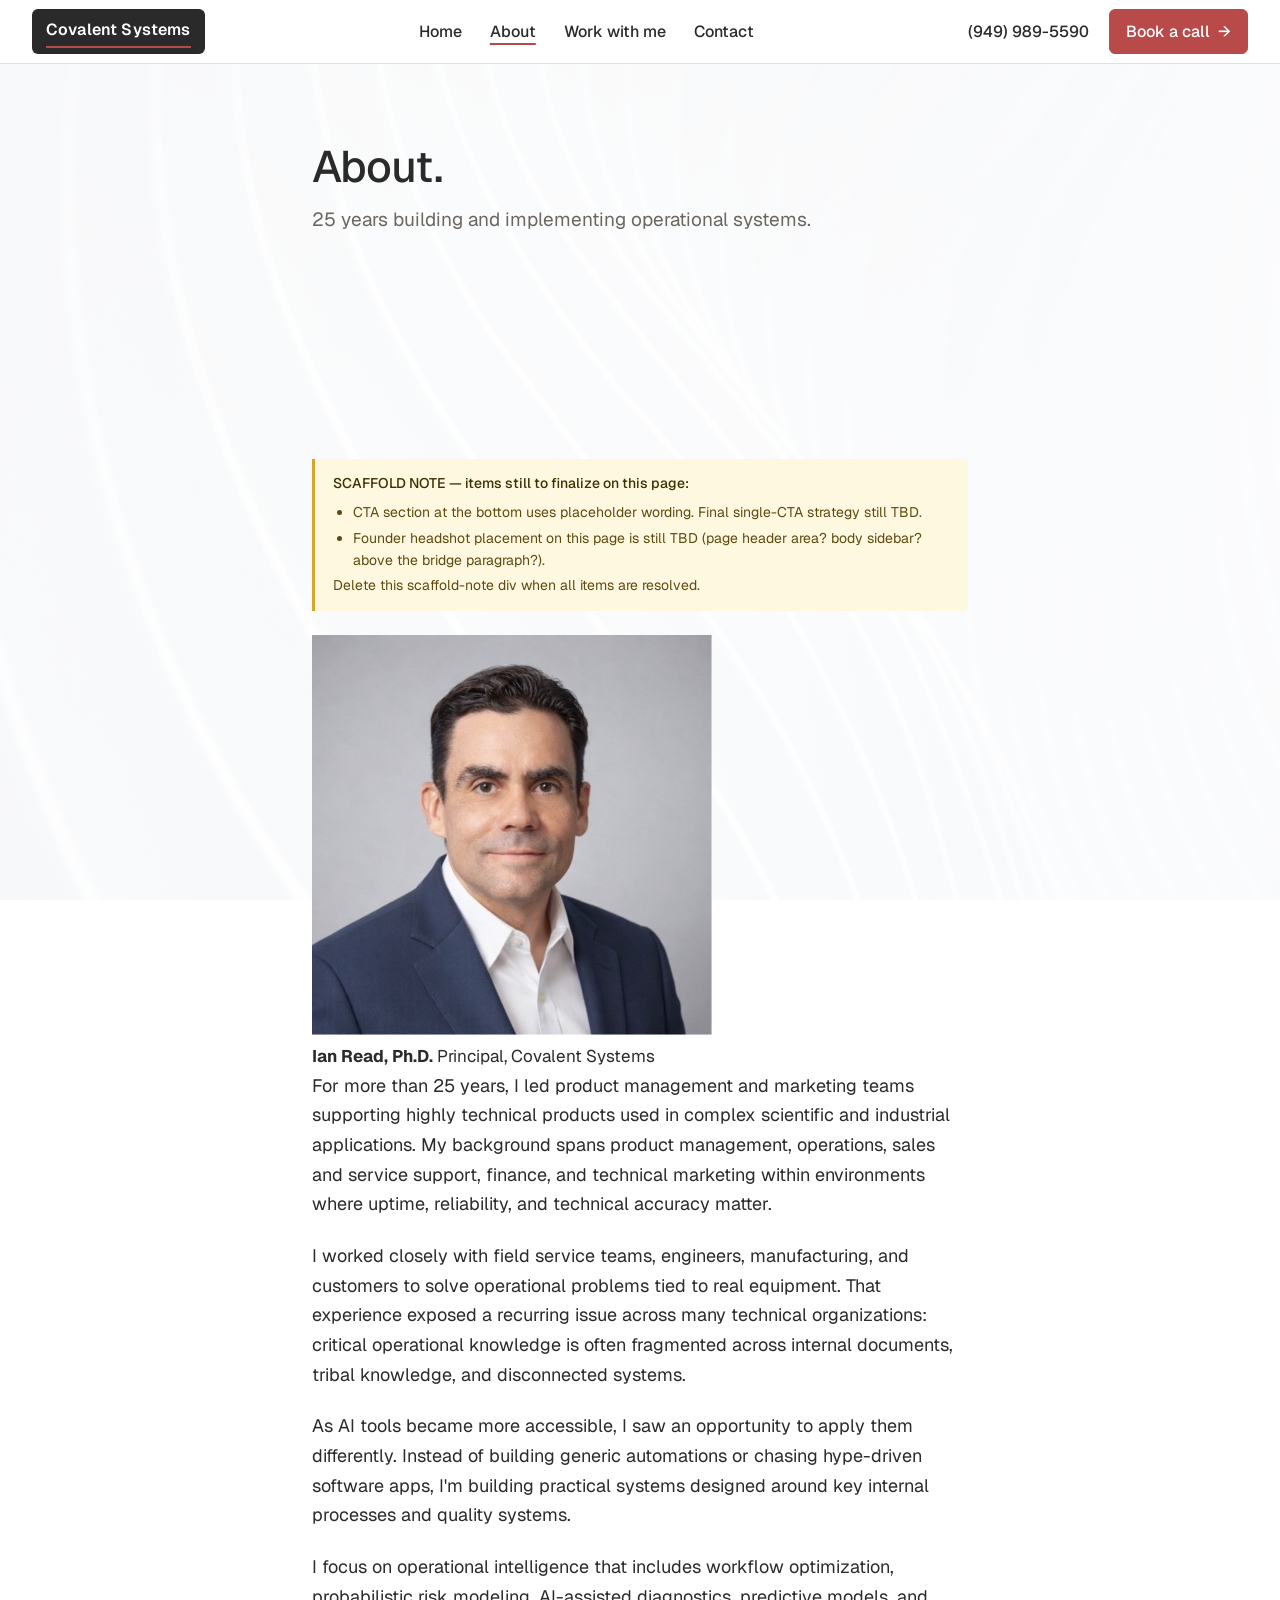
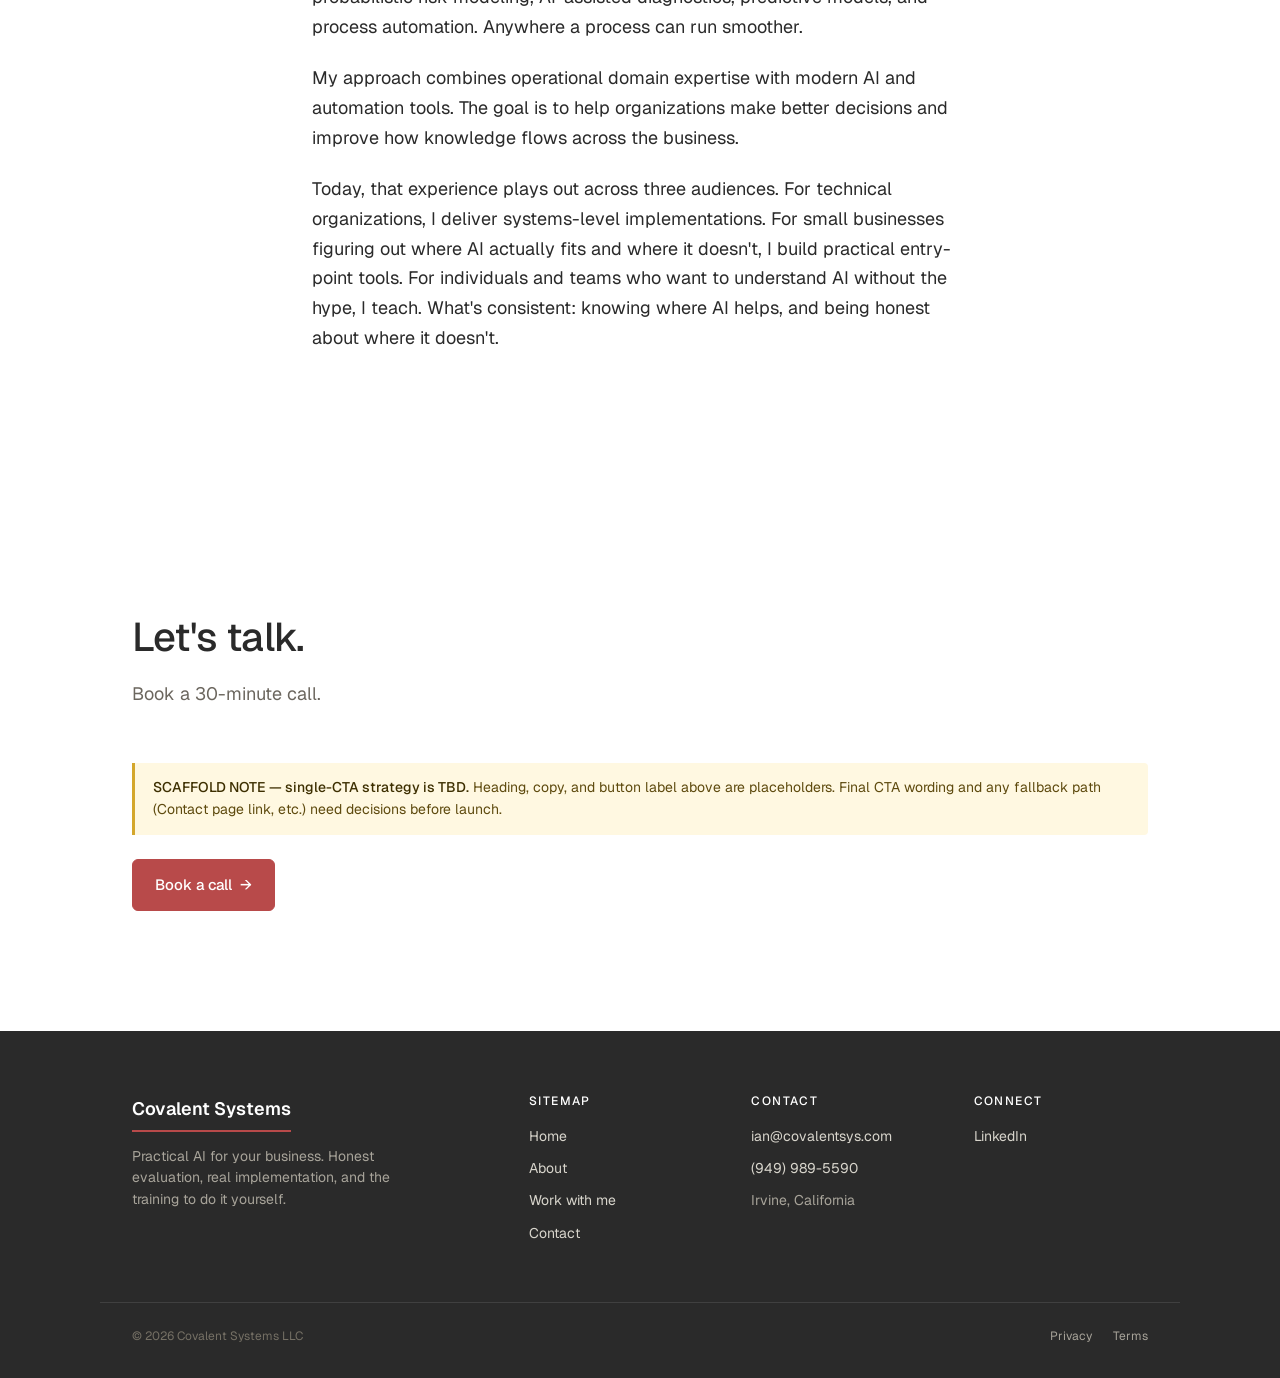
==== about.html @ bc8ccf52 "Update about.html Add headshot image" ====
<!DOCTYPE html>
<html lang="en">
<head>
<meta charset="UTF-8">
<meta name="viewport" content="width=device-width, initial-scale=1.0">
<title>About | Covalent Systems</title>
<meta name="description" content="Ian Read, founder of Covalent Systems. 25 years in technical product management and marketing, applied to practical AI implementation.">

<link rel="preconnect" href="https://fonts.googleapis.com">
<link rel="preconnect" href="https://fonts.gstatic.com" crossorigin>
<link rel="stylesheet" href="styles.css">
<link href="https://fonts.googleapis.com/css2?family=Geist:wght@400;500;600&display=swap" rel="stylesheet">
<link href="https://assets.calendly.com/assets/external/widget.css" rel="stylesheet">

<!-- Cloudflare Web Analytics --><script defer src='https://static.cloudflareinsights.com/beacon.min.js' data-cf-beacon='{"token": "ac67c8d0c0764ef69f0a860fcfaade2c"}'></script><!-- End Cloudflare Web Analytics -->

<script type="application/ld+json">
{
  "@context": "https://schema.org",
  "@type": "ProfessionalService",
  "name": "Covalent Systems",
  "legalName": "Covalent Systems LLC",
  "description": "Practical AI implementation for small and mid-sized businesses. Honest evaluation, real implementation, and training.",
  "url": "https://covalentsys.com",
  "telephone": "+1-949-989-5590",
  "email": "ian@covalentsys.com",
  "founder": {
    "@type": "Person",
    "name": "Ian Read"
  },
  "address": {
    "@type": "PostalAddress",
    "addressLocality": "Irvine",
    "addressRegion": "CA",
    "addressCountry": "US"
  },
  "geo": {
    "@type": "GeoCoordinates",
    "latitude": "33.6846",
    "longitude": "-117.8265"
  },
  "areaServed": [
    "Irvine",
    "Orange County",
    "Los Angeles County",
    "San Diego County",
    "Carlsbad",
    "Southern California",
    "San Francisco",
    "San Francisco Bay Area",
    "United States"
  ]
}
</script>

</head>
<body class="inner-page">

<!-- ===== TOP NAV ===== -->
<nav class="topnav">
  <div class="inner">
    <a href="index.html" class="wordmark">Covalent Systems</a>
    <div class="nav-links">
      <a href="index.html">Home</a>
      <a href="about.html" class="active">About</a>
      <a href="work.html">Work with me</a>
      <a href="contact.html">Contact</a>
    </div>
    <div class="nav-right">
      <a href="tel:+19499895590" class="nav-phone">(949) 989-5590</a>
      <a href="" onclick="Calendly.initPopupWidget({url: 'https://calendly.com/covalentsys/workflow-assessment/where-ai-fits?primary_color=b84a4a'});return false;" class="btn small">Book a call <span class="arrow">&rarr;</span></a>
    </div>
  </div>
</nav>

<!-- ===== PAGE HEADER ===== -->
<section class="page-header">
  <div class="container">
    <h1>About.</h1>
    <p class="tagline">25 years building and implementing operational systems.</p>
  </div>
</section>

<!-- ===== ABOUT BODY ===== -->
<section class="narrative">
  <div class="container">

    <div class="scaffold-note">
      <strong>SCAFFOLD NOTE — items still to finalize on this page:</strong>
      <ul>
        <li>CTA section at the bottom uses placeholder wording. Final single-CTA strategy still TBD.</li>
        <li>Founder headshot placement on this page is still TBD (page header area? body sidebar? above the bridge paragraph?).</li>
      </ul>
      Delete this scaffold-note div when all items are resolved.
    </div>

    <figure class="bio-photo">
      <img src="images/ian-read_headshot.jpg" alt="Ian Read, founder of Covalent Systems">
      <figcaption>
        <strong>Ian Read, Ph.D.</strong>
        <span>Principal, Covalent Systems</span>
      </figcaption>
    </figure>
    
    <p>For more than 25 years, I led product management and marketing teams supporting highly technical products used in complex scientific and industrial applications. My background spans product management, operations, sales and service support, finance, and technical marketing within environments where uptime, reliability, and technical accuracy matter.</p>

    <p>I worked closely with field service teams, engineers, manufacturing, and customers to solve operational problems tied to real equipment. That experience exposed a recurring issue across many technical organizations: critical operational knowledge is often fragmented across internal documents, tribal knowledge, and disconnected systems.</p>

    <p>As AI tools became more accessible, I saw an opportunity to apply them differently. Instead of building generic automations or chasing hype-driven software apps, I'm building practical systems designed around key internal processes and quality systems.</p>

    <p>I focus on operational intelligence that includes workflow optimization, probabilistic risk modeling, AI-assisted diagnostics, predictive models, and process automation. Anywhere a process can run smoother.</p>

    <p>My approach combines operational domain expertise with modern AI and automation tools. The goal is to help organizations make better decisions and improve how knowledge flows across the business.</p>

    <p>Today, that experience plays out across three audiences. For technical organizations, I deliver systems-level implementations. For small businesses figuring out where AI actually fits and where it doesn't, I build practical entry-point tools. For individuals and teams who want to understand AI without the hype, I teach. What's consistent: knowing where AI helps, and being honest about where it doesn't.</p>

  </div>
</section>

<!-- ===== CTA ===== -->
<section class="contact">
  <div class="container">
    <div class="section-head">
      <h2>Let's talk.</h2>
      <p class="lead">Book a 30-minute call.</p>
    </div>

    <div class="scaffold-note">
      <strong>SCAFFOLD NOTE — single-CTA strategy is TBD.</strong> Heading, copy, and button label above are placeholders. Final CTA wording and any fallback path (Contact page link, etc.) need decisions before launch.
    </div>

    <a href="" onclick="Calendly.initPopupWidget({url: 'https://calendly.com/covalentsys/workflow-assessment/where-ai-fits?primary_color=b84a4a'});return false;" class="btn">Book a call <span class="arrow">&rarr;</span></a>
  </div>
</section>

<!-- ===== FOOTER ===== -->
<footer>
  <div class="footer-grid">
    <div class="footer-brand">
      <div class="wordmark-foot">Covalent Systems</div>
      <p>Practical AI for your business. Honest evaluation, real implementation, and the training to do it yourself.</p>
    </div>
    <div class="footer-col">
      <h4>Sitemap</h4>
      <ul>
        <li><a href="index.html">Home</a></li>
        <li><a href="about.html">About</a></li>
        <li><a href="work.html">Work with me</a></li>
        <li><a href="contact.html">Contact</a></li>
      </ul>
    </div>
    <div class="footer-col">
      <h4>Contact</h4>
      <ul>
        <li><a href="mailto:ian@covalentsys.com">ian@covalentsys.com</a></li>
        <li><a href="tel:+19499895590">(949) 989-5590</a></li>
        <li style="color: #a8a49a;">Irvine, California</li>
      </ul>
    </div>
    <div class="footer-col">
      <h4>Connect</h4>
      <ul>
        <li><a href="https://www.linkedin.com/in/iancovalentsys/" target="_blank" rel="noopener noreferrer">LinkedIn</a></li>
      </ul>
    </div>
  </div>
  <div class="footer-bottom">
    <div>&copy; 2026 Covalent Systems LLC</div>
    <div class="legal">
      <a href="privacy-policy.html">Privacy</a>
      <a href="terms.html">Terms</a>
    </div>
  </div>
</footer>

<script src="https://assets.calendly.com/assets/external/widget.js" type="text/javascript" async></script>

</body>
</html>
---- styles.css ----
:root {
    --charcoal: #2a2a2a;
    --brick: #b84a4a;
    --brick-hover: #993e3e;
    --paper: #f5f4f1;
    --white: #ffffff;
    --text-secondary: #6b665e;
    --text-muted: #a8a49a;
    --border: #e6e1d6;
    --border-dark: #404040;
    --nav-height: 64px;
  }

  * { box-sizing: border-box; margin: 0; padding: 0; }
  html { scroll-behavior: smooth; }
  body {
    font-family: 'Geist', system-ui, -apple-system, sans-serif;
    color: var(--charcoal);
    background: var(--white);
    font-size: 17px;
    line-height: 1.6;
    -webkit-font-smoothing: antialiased;
  }

  h1, h2, h3, h4 {
    font-family: 'Geist', system-ui, sans-serif;
    font-weight: 500;
    line-height: 1.15;
    letter-spacing: -0.015em;
    color: var(--charcoal);
  }

  a { color: var(--brick); text-decoration: none; transition: color 0.15s ease; }
  a:hover { color: var(--brick-hover); }

  .container { max-width: 1080px; margin: 0 auto; padding: 0 32px; }
  .container.narrow { max-width: 720px; }
  .container.wide { max-width: 1200px; }

  /* ============ TOP  ============ */
  nav.topnav {
    position: sticky; top: 0; z-index: 100;
    background: rgba(255,255,255,0.92);
    backdrop-filter: blur(8px);
    border-bottom: 1px solid var(--border);
    height: var(--nav-height);
    display: flex; align-items: center;
  }
  nav.topnav .inner {
    width: 100%; max-width: 1280px; margin: 0 auto; padding: 0 32px;
    display: flex; align-items: center; justify-content: space-between; gap: 24px;
  }
  .wordmark {
    display: inline-block; background: var(--charcoal); color: var(--white);
    padding: 8px 14px 12px; border-radius: 6px;
    font-weight: 600; font-size: 16px; letter-spacing: 0.01em;
    position: relative; text-decoration: none;
  }
  .wordmark::after {
    content: ""; position: absolute;
    left: 14px; right: 14px; bottom: 6px; height: 2px;
    background: var(--brick);
  }
  .nav-links { display: flex; align-items: center; gap: 28px; font-size: 16px; }
  .nav-links a { color: var(--charcoal); font-weight: 500; }
  .nav-links a:hover { color: var(--brick); }
  .nav-right { display: flex; align-items: center; gap: 20px; }
  .nav-phone { color: var(--charcoal); font-weight: 500; font-size: 16px; font-variant-numeric: tabular-nums; }
  .nav-phone:hover { color: var(--brick); }

  /* ============ BUTTONS ============ */
  .btn {
    display: inline-flex; align-items: center; gap: 8px;
    background: var(--brick); color: var(--white);
    padding: 13px 22px; border-radius: 6px;
    font-family: inherit; font-weight: 500; font-size: 15px;
    cursor: pointer; border: 1px solid var(--brick);
    transition: all 0.15s ease; text-decoration: none;
  }
  .btn:hover { background: var(--charcoal); border-color: var(--charcoal); color: var(--white); }
  .btn .arrow { transition: transform 0.2s ease; display: inline-block; }
  .btn:hover .arrow { transform: translateX(3px); }
  .btn.small { padding: 9px 16px; font-size: 16px; }

  /* ============ HERO WITH IAN'S IMAGE ============ */
  section.hero {
    min-height: calc(87vh - var(--nav-height));
    display: flex; align-items: center;
    padding: 40px 0;
    position: relative;
    isolation: isolate;
    overflow: hidden;
    background: var(--paper); /* fallback if image fails */
  }
  /* The flowing curves image as background */
  .hero::before {
    content: "";
    position: absolute;
    inset: 0;
    background-image: url('images/hero-bg.jpg');
    background-size: cover;
    background-position: center;
    z-index: -2;
  }
  /* Cream wash on top — tuned so image is visibly present but text stays readable */
  .hero::after {
    content: "";
    position: absolute;
    inset: 0;
    background: linear-gradient(
      105deg,
      rgba(245,244,241,0.75) 0%,
      rgba(245,244,241,0.60) 50%,
      rgba(245,244,241,0.45) 100%
    );
    z-index: -1;
  }
  .hero-grid {
    width: 100%; max-width: 720px; margin: 0 auto; padding: 0 32px;
    position: relative;
    z-index: 1;
  }
  .hero h1 { font-size: 56px; line-height: 1.05; margin-bottom: 24px; letter-spacing: -0.02em; }
  .hero .sub {
    font-size: 19px; color: var(--text-secondary); line-height: 1.5;
    margin-bottom: 36px; max-width: 480px;
  }
  .video-frame {
    position: relative; width: 100%; aspect-ratio: 16/10;
    background: var(--white); border-radius: 8px;
    overflow: hidden; border: 1px solid var(--border);
    box-shadow: 0 8px 32px rgba(42,42,42,0.10);
  }
  .video-placeholder {
    position: absolute; inset: 0;
    display: flex; flex-direction: column; align-items: center; justify-content: center; gap: 18px;
    background: linear-gradient(135deg, #f5f4f1 0%, #ebe9e2 100%);
  }
  .play-button {
    width: 64px; height: 64px; border-radius: 50%;
    background: var(--charcoal);
    display: flex; align-items: center; justify-content: center;
    padding-left: 4px;
    box-shadow: 0 2px 16px rgba(42,42,42,0.18);
  }
  .placeholder-label {
    font-size: 12px; color: var(--text-secondary);
    letter-spacing: 0.14em; text-transform: uppercase; font-weight: 500;
  }
  .video-caption { margin-top: 14px; font-size: 14px; color: var(--text-secondary); line-height: 1.5; }
  .video-caption strong { color: var(--charcoal); font-weight: 500; }

  /* ============ STATS STRIP ============ */
  .stats-strip { border-top: 1px solid var(--border); border-bottom: 1px solid var(--border); background: var(--white); }
  .stats-inner {
    max-width: 1080px; margin: 0 auto; padding: 36px 32px;
    display: grid; grid-template-columns: repeat(3, 1fr); gap: 48px;
  }
  .stat-item { text-align: left; }
  .stat-lead {
    font-size: 19px; font-weight: 500; color: var(--charcoal);
    margin-bottom: 6px; letter-spacing: -0.005em; line-height: 1.3;
  }
  .stat-label { font-size: 15px; color: var(--text-secondary); line-height: 1.45; }

  /* ============ NARRATIVE ============ */
  section.narrative { padding: 120px 0; background: #ecedef; }
  .narrative .container { max-width: 720px; }
  .narrative h2 { font-size: 40px; margin-bottom: 32px; letter-spacing: -0.02em; }
  .narrative p { font-size: 18px; line-height: 1.65; margin-bottom: 22px; color: var(--charcoal); }
  .pull-quote {
    font-size: 28px; font-style: italic; line-height: 1.3; color: var(--charcoal);
    padding-left: 24px; border-left: 3px solid var(--charcoal);
    margin: 36px 0; max-width: 580px; font-weight: 400;
  }

  /* ============ FLOW SECTION ============ */
  section.flow-section { padding: 120px 0; background: var(--white); }
  .flow-section .section-head { margin-bottom: 64px; max-width: 720px; }
  .flow-section h2 { font-size: 40px; margin-bottom: 20px; letter-spacing: -0.02em; }
  .flow-section .lead { font-size: 18px; color: var(--text-secondary); line-height: 1.5; }
  .flow-grid {
    display: grid;
    grid-template-columns: 1fr auto 1fr auto 1fr auto 1fr;
    gap: 0; align-items: stretch; margin-bottom: 32px;
  }
  .flow-col {
    background: var(--paper); border: 1px solid var(--border);
    border-radius: 8px; padding: 24px 22px;
    display: flex; flex-direction: column; gap: 14px;
  }
  .flow-col.human { background: var(--charcoal); border-color: var(--charcoal); }
  .flow-col.human .col-num { color: var(--brick); }
  .flow-col.human .col-label { color: var(--white); }
  .flow-col.human .col-item { color: #d8d5cc; }
  .flow-col.human .col-header { border-bottom-color: #444; }
  .col-header {
    margin-bottom: 8px; padding-bottom: 12px;
    border-bottom: 1px solid var(--border);
    display: flex; flex-direction: column; gap: 4px;
  }
  .col-num {
    font-size: 11px; font-weight: 500; color: var(--brick);
    letter-spacing: 0.18em; font-variant-numeric: tabular-nums;
  }
  .col-label {
    font-size: 16px; font-weight: 500; color: var(--charcoal);
    letter-spacing: -0.005em; line-height: 1.3;
  }
  .col-item {
    font-size: 14px; line-height: 1.45; color: var(--charcoal);
    padding-left: 14px; position: relative;
  }
  .col-item::before {
    content: ""; position: absolute; left: 0; top: 9px;
    width: 6px; height: 1px; background: var(--text-muted);
  }
  .flow-arrow {
    display: flex; align-items: center; justify-content: center;
    width: 36px; color: var(--text-muted);
  }
  .flow-footer {
    text-align: center; font-size: 14px; color: var(--text-secondary);
    max-width: 720px; margin: 32px auto 0; padding-top: 24px;
    border-top: 1px solid var(--border); line-height: 1.5;
  }
  .flow-footer strong { color: var(--charcoal); font-weight: 500; }

  /* ============ WHAT I BUILD ============ */
  section.build { padding: 120px 0; background: #ecedef; }
  .section-head { margin-bottom: 56px; max-width: 720px; }
  .section-head h2 { font-size: 40px; margin-bottom: 20px; letter-spacing: -0.02em; }
  .section-head .lead { font-size: 18px; color: var(--text-secondary); line-height: 1.5; }
  .value-list { list-style: none; max-width: 880px; }
  .value-list li {
    padding: 22px 0 22px 36px; border-top: 1px solid var(--border);
    position: relative; font-size: 16px; line-height: 1.55;
  }
  .value-list li:last-child { border-bottom: 1px solid var(--border); }
  .value-list li::before {
    content: ""; position: absolute; left: 0; top: 32px;
    width: 18px; height: 2px; background: var(--charcoal);
  }
  .value-list li strong { font-weight: 500; color: var(--charcoal); }

  /* ============ OFFERS ============ */
  section.offers { padding: 120px 0; background: var(--white); }
  .offer-grid {
    display: grid; grid-template-columns: repeat(2, 1fr); gap: 20px; margin-top: 8px;
  }
  .offer-card {
    background: var(--paper); border: 1px solid var(--border);
    border-top: 3px solid var(--charcoal);
    border-radius: 6px; padding: 32px 28px;
    transition: transform 0.2s ease, border-top-color 0.2s ease;
  }
  .offer-card:hover { transform: translateY(-2px); border-top-color: var(--brick); }
  .offer-card h3 { font-size: 22px; font-weight: 500; margin-bottom: 12px; letter-spacing: -0.01em; }
  .offer-card p { font-size: 15px; color: var(--text-secondary); line-height: 1.55; }

  /* ============ CONTACT ============ */
  section.contact { padding: 120px 0; background: #ecedef; }
  .contact-grid {
    display: grid; grid-template-columns: 1fr 1.3fr; gap: 64px;
    align-items: start; max-width: 1000px;
  }
  .contact-block h3 { font-size: 22px; font-weight: 500; margin-bottom: 12px; }
  .contact-block p { color: var(--text-secondary); margin-bottom: 20px; font-size: 15px; line-height: 1.55; }
  form .field { margin-bottom: 18px; }
  form label {
    display: block; font-size: 11px; font-weight: 500;
    letter-spacing: 0.12em; text-transform: uppercase;
    color: var(--charcoal); margin-bottom: 8px;
  }
  form input, form textarea {
    width: 100%; height: 44px; padding: 0 14px;
    border: 1px solid var(--border); border-radius: 4px;
    font-family: inherit; font-size: 15px;
    background: var(--white); color: var(--charcoal);
    transition: border-color 0.15s ease;
  }
  form textarea { height: auto; padding: 12px 14px; min-height: 120px; resize: vertical; }
  form input:focus, form textarea:focus { outline: none; border-color: var(--brick); }

  /* ============ FOOTER ============ */
  footer { background: var(--charcoal); color: var(--white); padding: 64px 0 32px; }
  .footer-grid {
    max-width: 1080px; margin: 0 auto; padding: 0 32px 48px;
    display: grid; grid-template-columns: 2fr 1fr 1fr 1fr; gap: 48px;
    border-bottom: 1px solid var(--border-dark);
  }
  .footer-brand .wordmark-foot {
    color: var(--white); font-weight: 600; font-size: 18px;
    padding-bottom: 6px; border-bottom: 2px solid var(--brick);
    display: inline-block; margin-bottom: 14px;
  }
  .footer-brand p { color: #a8a49a; font-size: 14px; line-height: 1.55; max-width: 260px; }
  .footer-col h4 {
    color: var(--white); font-size: 12px; font-weight: 500;
    letter-spacing: 0.12em; text-transform: uppercase; margin-bottom: 16px;
  }
  .footer-col ul { list-style: none; }
  .footer-col li { margin-bottom: 10px; font-size: 14px; }
  .footer-col a { color: #d8d5cc; text-decoration: none; }
  .footer-col a:hover { color: var(--white); }
  .footer-bottom {
    max-width: 1080px; margin: 0 auto; padding: 24px 32px 0;
    display: flex; justify-content: space-between; align-items: center;
    font-size: 12px; color: #757065;
  }
  .footer-bottom .legal a { color: #a8a49a; margin-left: 18px; }
  .footer-bottom .legal a:hover { color: var(--white); }

/* Add background image to all white sections */
.stats-strip,
section.flow-section,
section.offers {
  position: relative;
  isolation: isolate;
  overflow: hidden;
}

.stats-strip::before,
section.flow-section::before,
section.offers::before {
  content: "";
  position: absolute;
  inset: 0;
  background-image: url('images/hero-bg.jpg');
  background-size: cover;
  background-position: center;
  background-attachment: fixed;
  z-index: -2;
}

.stats-strip::after,
section.flow-section::after,
section.offers::after {
  content: "";
  position: absolute;
  inset: 0;
  background: rgba(255, 255, 255, 0.85);
  z-index: -1;
}

.stats-strip .stats-inner,
section.flow-section .container,
section.offers .container {
  position: relative;
  z-index: 1;
}

@media (max-width: 880px) {
  .stats-strip::before,
  section.flow-section::before,
  section.offers::before {
    background-attachment: scroll;
  }
}


  /* ============ RESPONSIVE ============ */
  @media (max-width: 1024px) {
    .flow-grid { grid-template-columns: 1fr; gap: 16px; }
    .flow-arrow { width: 100%; height: 28px; transform: rotate(90deg); }
  }
  @media (max-width: 880px) {
    nav.topnav .inner { padding: 0 20px; gap: 12px; }
    .nav-links { display: none; }
    .container, .hero-grid, .stats-inner { padding-left: 20px; padding-right: 20px; }
    section.hero { min-height: 0; padding: 60px 0; }
    .hero-grid { grid-template-columns: 1fr; gap: 40px; }
    .hero h1 { font-size: 36px; }
    section.narrative, section.flow-section, section.build, section.offers, section.contact { padding: 70px 0; }
    .narrative h2, .section-head h2, .flow-section h2 { font-size: 28px; }
    .pull-quote { font-size: 22px; padding-left: 18px; }
    .stats-inner { grid-template-columns: 1fr; gap: 20px; padding: 28px 20px; }
    .offer-grid { grid-template-columns: 1fr; }
    .contact-grid { grid-template-columns: 1fr; gap: 40px; }
    .footer-grid { grid-template-columns: 1fr 1fr; gap: 32px; }
    .footer-bottom { flex-direction: column; gap: 12px; text-align: center; }
    .footer-bottom .legal a { margin: 0 9px; }
  }

  /* Honeypot — off-screen so bots see and fill it, humans don't */
.hp-field {
  position: absolute;
  left: -9999px;
  width: 1px;
  height: 1px;
  overflow: hidden;
}

/* Inline status message — basic, refine later */
.form-message {
  margin-top: 1rem;
  padding: 0.75rem 1rem;
  border-radius: 4px;
  display: none;
}
.form-message.success {
  display: block;
  background: #f0f7f0;
  color: #2a2a2a;
  border: 1px solid #c8e0c8;
}
.form-message.error {
  display: block;
  background: #fdf0f0;
  color: #2a2a2a;
  border: 1px solid #b84a4a;
}   

/* ============================================================
   ADDITIONS for inner pages (about.html, work.html, contact.html)
   Append to the end of your existing styles.css.
   ============================================================ */

/* ============ INNER PAGE HEADER ============ */
section.page-header {
  position: relative;
  isolation: isolate;
  overflow: hidden;
  padding: 80px 0;
  background: var(--paper);
}
.page-header::before {
  content: "";
  position: absolute;
  inset: 0;
  background-image: url('images/hero-bg.jpg');
  background-size: cover;
  background-position: center;
  z-index: -2;
}
.page-header::after {
  content: "";
  position: absolute;
  inset: 0;
  background: linear-gradient(
    105deg,
    rgba(245,244,241,0.75) 0%,
    rgba(245,244,241,0.60) 50%,
    rgba(245,244,241,0.45) 100%
  );
  z-index: -1;
}
.page-header .container {
  position: relative;
  z-index: 1;
  max-width: 720px;
}
.page-header h1 {
  font-size: 44px;
  line-height: 1.05;
  letter-spacing: -0.02em;
  margin-bottom: 16px;
}
.page-header .tagline {
  font-size: 19px;
  color: var(--text-secondary);
  line-height: 1.5;
  max-width: 580px;
}

@media (max-width: 880px) {
  section.page-header { padding: 60px 0; }
  .page-header h1 { font-size: 32px; }
  .page-header .tagline { font-size: 17px; }
}

/* ============ ACTIVE NAV STATE ============ */
.nav-links a.active {
  text-decoration: underline;
  text-decoration-color: var(--brick);
  text-decoration-thickness: 2px;
  text-underline-offset: 6px;
}

/* ============ SCAFFOLD NOTE (remove before launch) ============ */
.scaffold-note {
  background: #fff8e1;
  border-left: 3px solid #d4a72c;
  padding: 14px 18px;
  margin: 24px 0;
  font-size: 14px;
  line-height: 1.55;
  color: #5e4a0e;
  border-radius: 0 4px 4px 0;
}
.scaffold-note strong {
  color: #3d2f00;
  font-weight: 500;
}
.scaffold-note ul {
  margin: 8px 0 0 0;
  padding-left: 20px;
}
.scaffold-note ul li {
  margin-bottom: 4px;
}

/* ============ INNER-PAGE BACKGROUND CONTINUATION ============ */
body.inner-page section.narrative,
body.inner-page section.contact {
  position: relative;
  isolation: isolate;
  overflow: hidden;
  background: transparent;
}

body.inner-page section.narrative::before,
body.inner-page section.contact::before {
  content: "";
  position: absolute;
  inset: 0;
  background-image: url('images/hero-bg.jpg');
  background-size: cover;
  background-position: center;
  background-attachment: fixed;
  z-index: -2;
}

body.inner-page section.narrative::after,
body.inner-page section.contact::after {
  content: "";
  position: absolute;
  inset: 0;
  background: rgba(255, 255, 255, 0.85);
  z-index: -1;
}

body.inner-page section.narrative .container,
body.inner-page section.contact .container {
  position: relative;
  z-index: 1;
}

@media (max-width: 880px) {
  body.inner-page section.narrative::before,
  body.inner-page section.contact::before {
    background-attachment: scroll;
  }
}

/* ============ INNER-PAGE PAGE-HEADER ADJUSTMENT ============ */
body.inner-page .page-header::before {
  background-attachment: fixed;
}
body.inner-page .page-header::after {
  background: rgba(255, 255, 255, 0.85);
}
@media (max-width: 880px) {
  body.inner-page .page-header::before {
    background-attachment: scroll;
  }
}
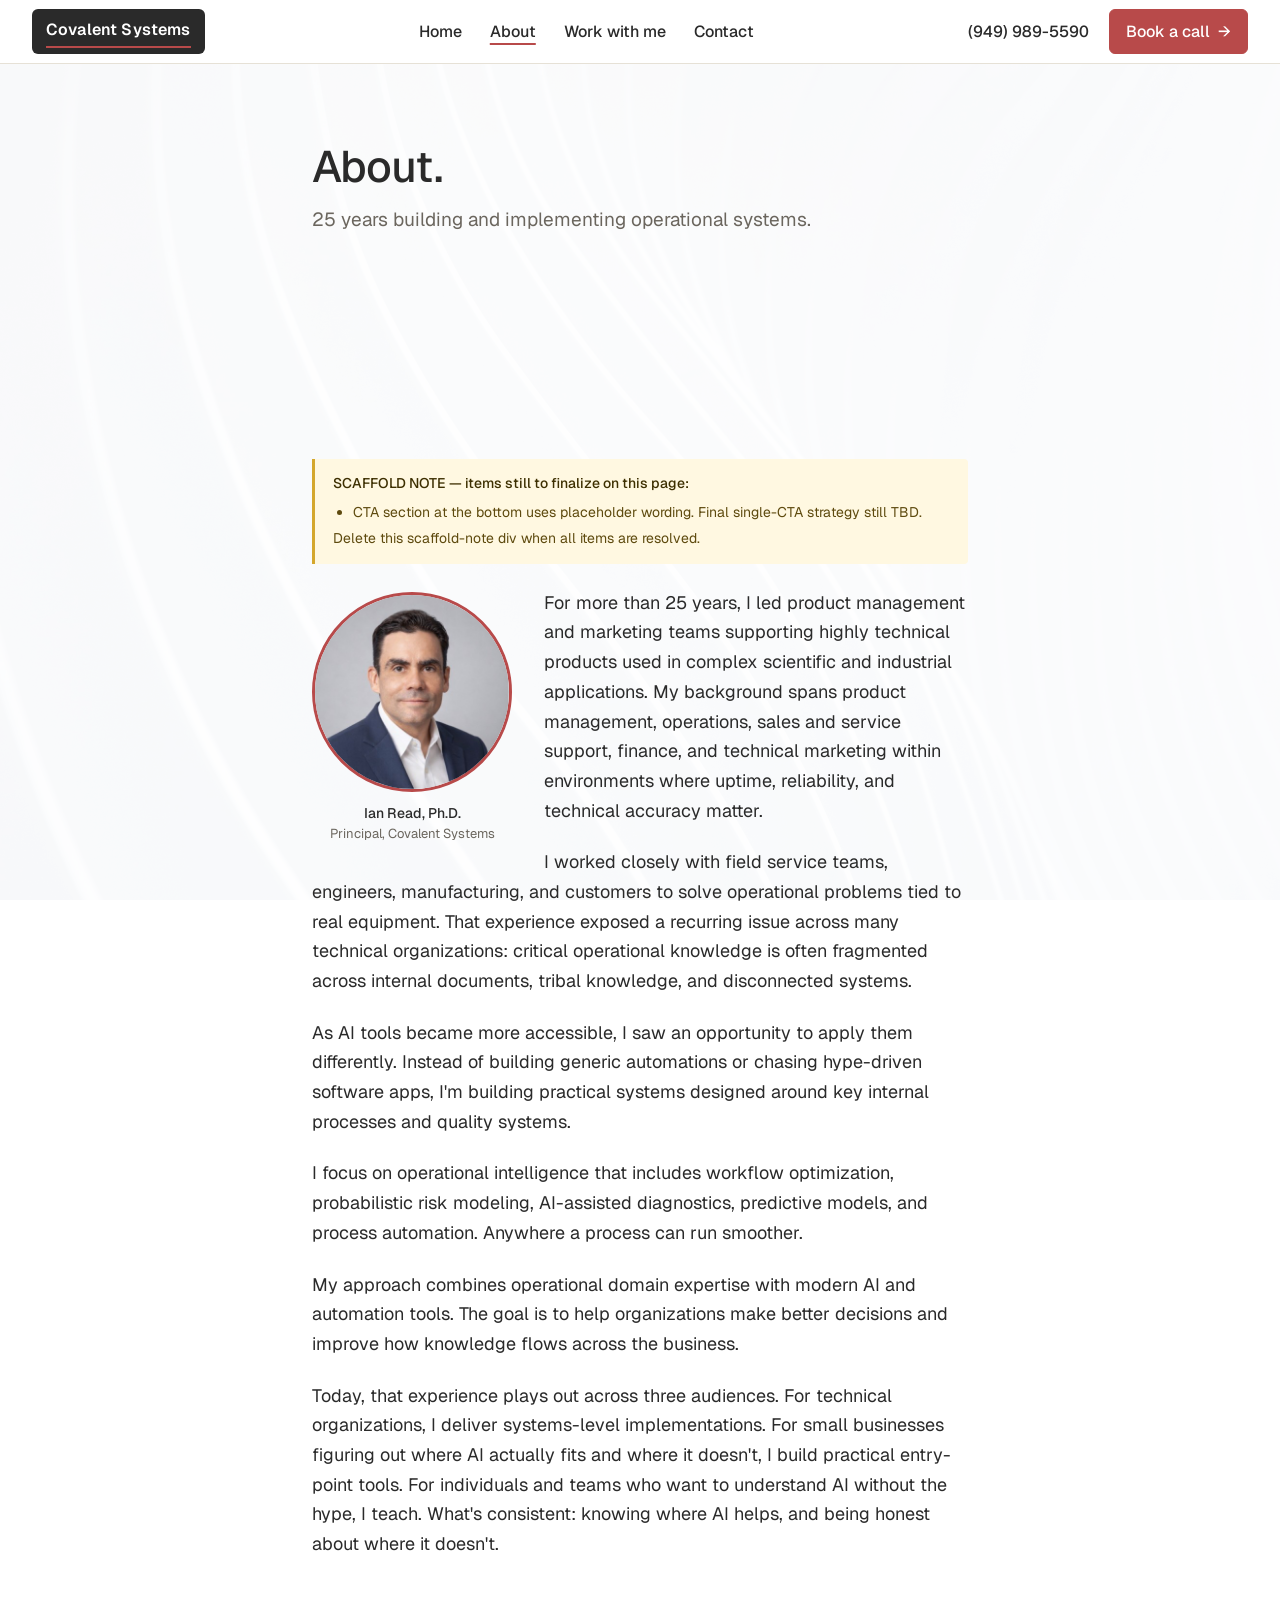
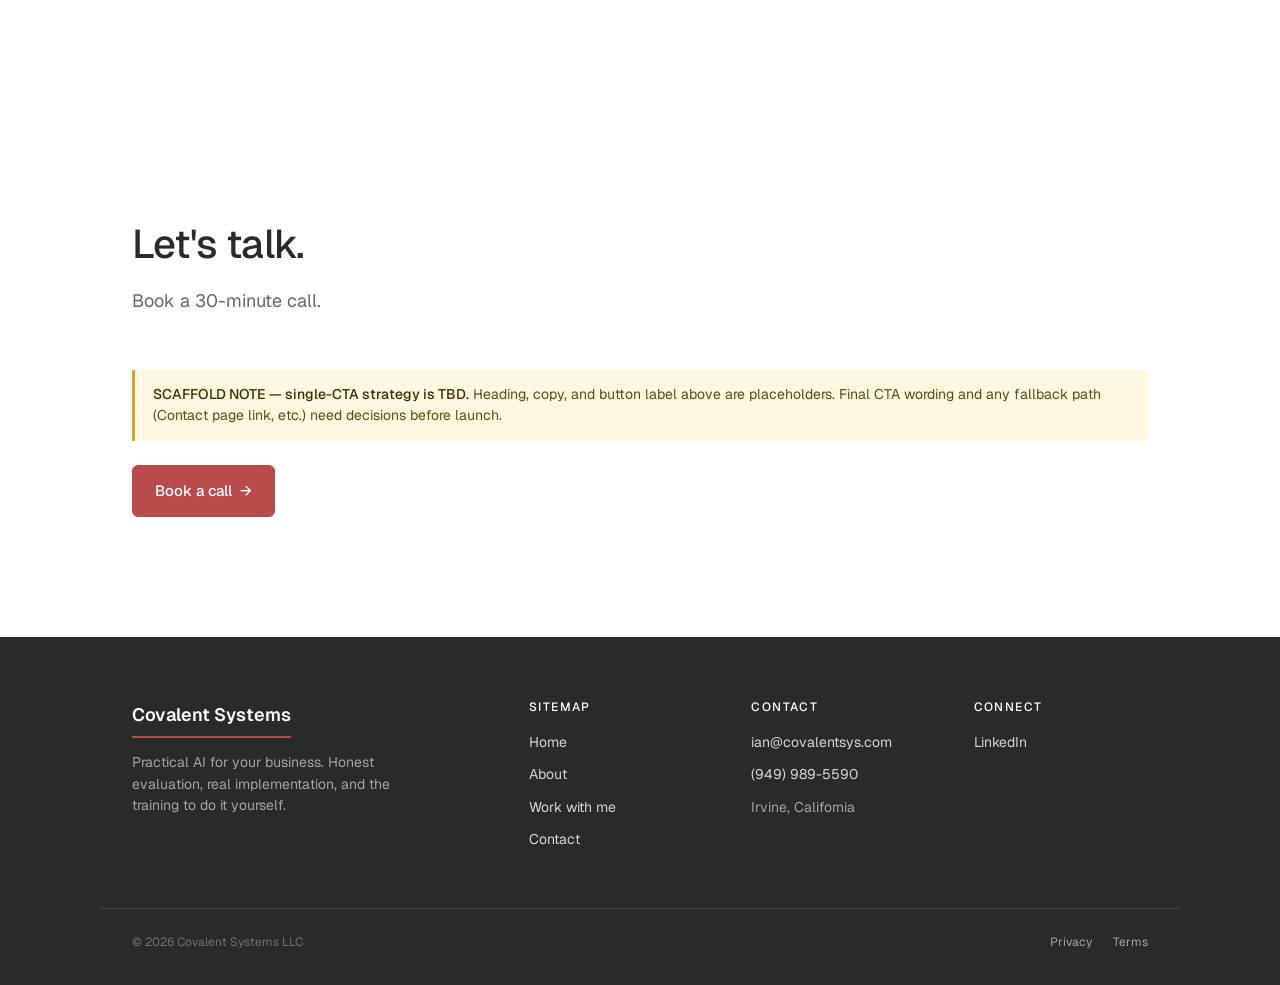
==== commit 3feedf03: "Update about.html Delete headshot placeholder" ====
--- a/about.html
+++ b/about.html
@@ -89,7 +89,6 @@
       <strong>SCAFFOLD NOTE — items still to finalize on this page:</strong>
       <ul>
         <li>CTA section at the bottom uses placeholder wording. Final single-CTA strategy still TBD.</li>
-        <li>Founder headshot placement on this page is still TBD (page header area? body sidebar? above the bridge paragraph?).</li>
       </ul>
       Delete this scaffold-note div when all items are resolved.
     </div>
--- a/styles.css
+++ b/styles.css
@@ -555,3 +555,50 @@
     background-attachment: scroll;
   }
 }
+/* ============ BIO PHOTO (About page, magazine-style float) ============ */
+.bio-photo {
+  float: left;
+  margin: 4px 32px 16px 0;
+  text-align: center;
+  width: 200px;
+}
+.bio-photo img {
+  width: 200px;
+  height: 200px;
+  border-radius: 50%;
+  object-fit: cover;
+  border: 3px solid var(--brick);
+  display: block;
+  margin: 0 auto;
+}
+.bio-photo figcaption {
+  margin-top: 12px;
+  font-size: 14px;
+  line-height: 1.4;
+}
+.bio-photo figcaption strong {
+  display: block;
+  font-weight: 500;
+  color: var(--charcoal);
+}
+.bio-photo figcaption span {
+  display: block;
+  font-size: 13px;
+  color: var(--text-secondary);
+  margin-top: 2px;
+}
+
+/* Clear the float so the CTA section below isn't pulled up */
+section.narrative .container::after {
+  content: "";
+  display: block;
+  clear: both;
+}
+
+/* Mobile: stack the photo above the bio rather than floating */
+@media (max-width: 880px) {
+  .bio-photo {
+    float: none;
+    margin: 0 auto 24px;
+  }
+}
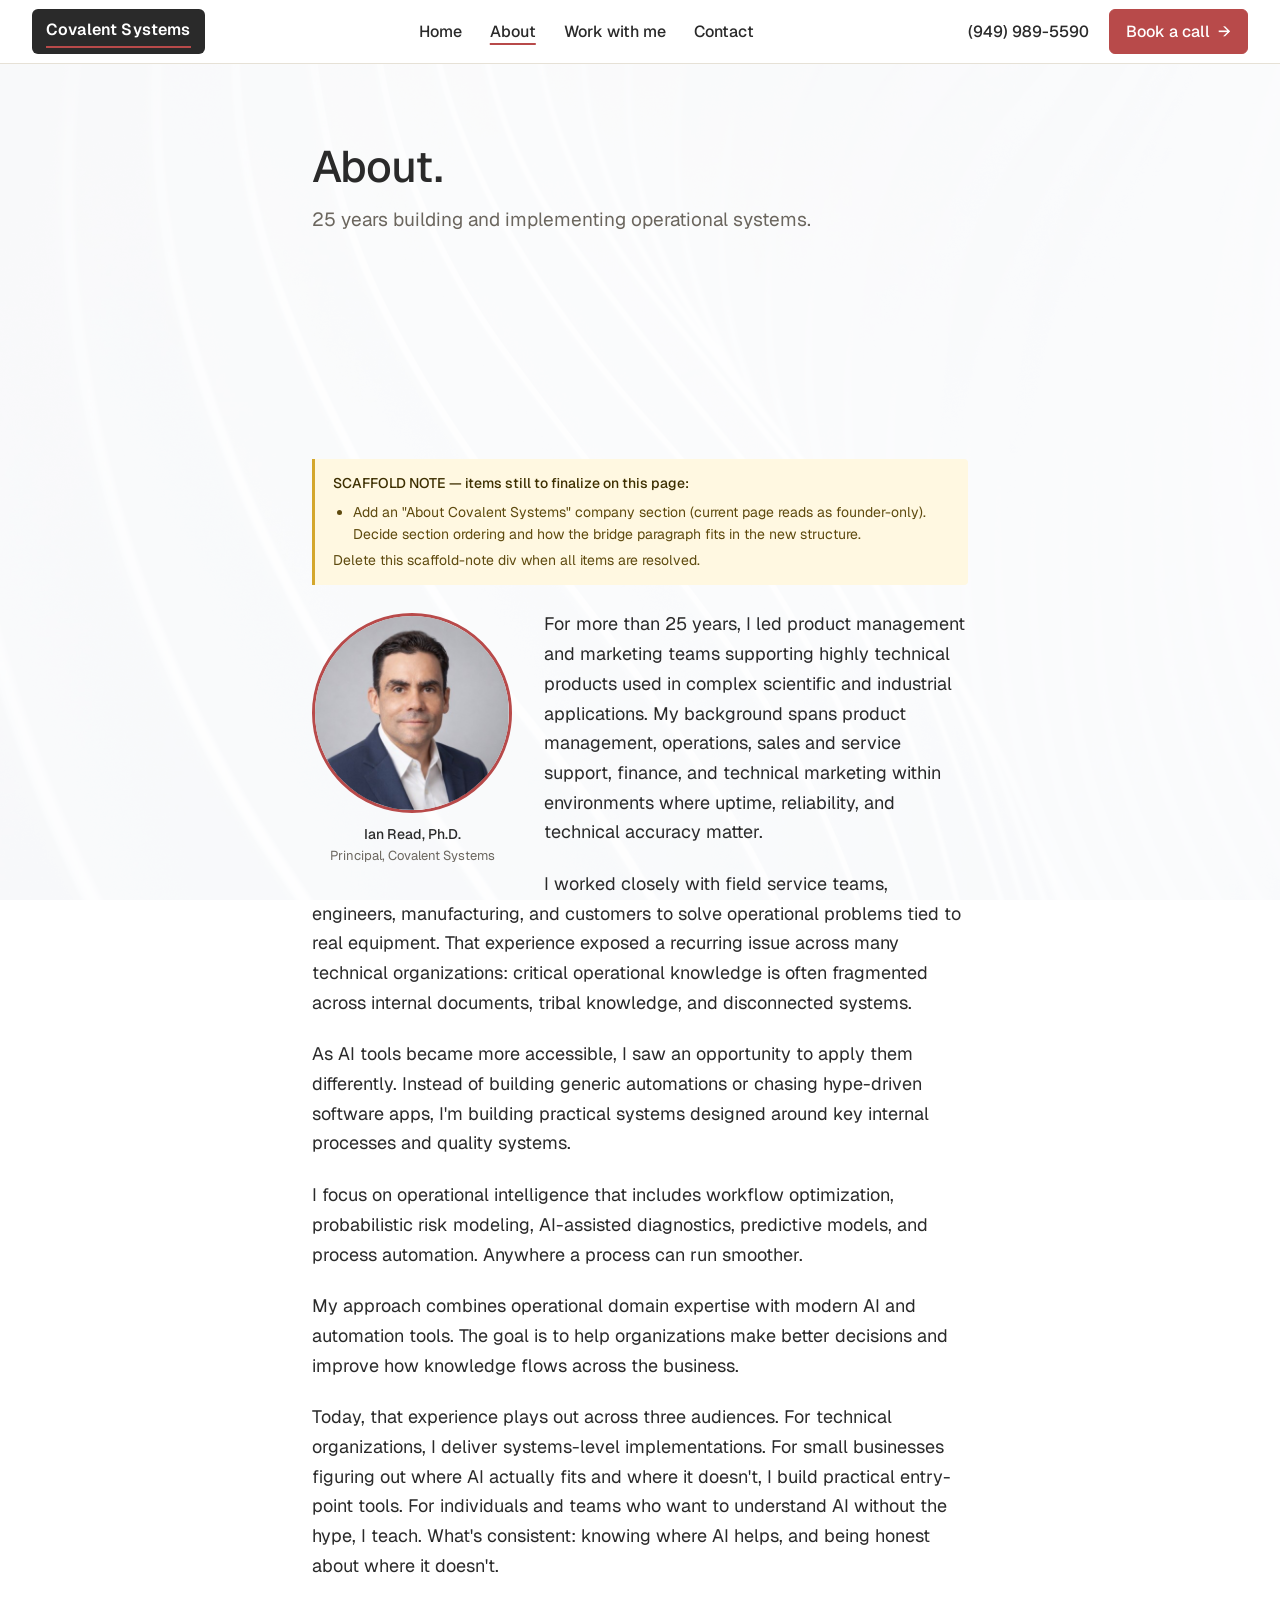
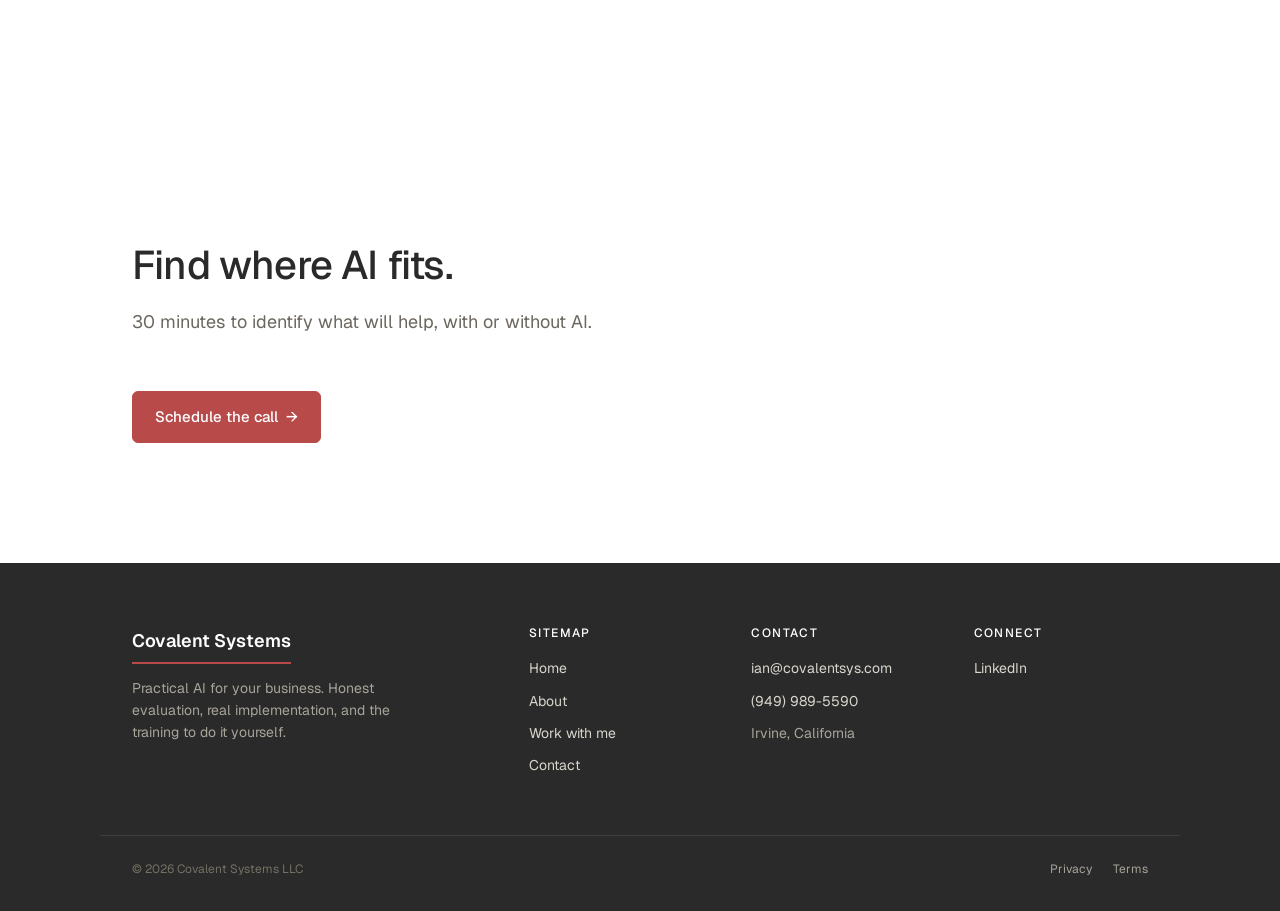
==== commit 612e6dd0: "Update about.html Replace CTA section - add calendly link" ====
--- a/about.html
+++ b/about.html
@@ -88,7 +88,7 @@
     <div class="scaffold-note">
       <strong>SCAFFOLD NOTE — items still to finalize on this page:</strong>
       <ul>
-        <li>CTA section at the bottom uses placeholder wording. Final single-CTA strategy still TBD.</li>
+        <li>Add an "About Covalent Systems" company section (current page reads as founder-only). Decide section ordering and how the bridge paragraph fits in the new structure.</li>
       </ul>
       Delete this scaffold-note div when all items are resolved.
     </div>
@@ -120,15 +120,11 @@
 <section class="contact">
   <div class="container">
     <div class="section-head">
-      <h2>Let's talk.</h2>
-      <p class="lead">Book a 30-minute call.</p>
+      <h2>Find where AI fits.</h2>
+      <p class="lead">30 minutes to identify what will help, with or without AI.</p>
     </div>
 
-    <div class="scaffold-note">
-      <strong>SCAFFOLD NOTE — single-CTA strategy is TBD.</strong> Heading, copy, and button label above are placeholders. Final CTA wording and any fallback path (Contact page link, etc.) need decisions before launch.
-    </div>
-
-    <a href="" onclick="Calendly.initPopupWidget({url: 'https://calendly.com/covalentsys/workflow-assessment/where-ai-fits?primary_color=b84a4a'});return false;" class="btn">Book a call <span class="arrow">&rarr;</span></a>
+    <a href="" onclick="Calendly.initPopupWidget({url: 'https://calendly.com/covalentsys/workflow-assessment/where-ai-fits?primary_color=b84a4a'});return false;" class="btn">Schedule the call <span class="arrow">&rarr;</span></a>
   </div>
 </section>
 
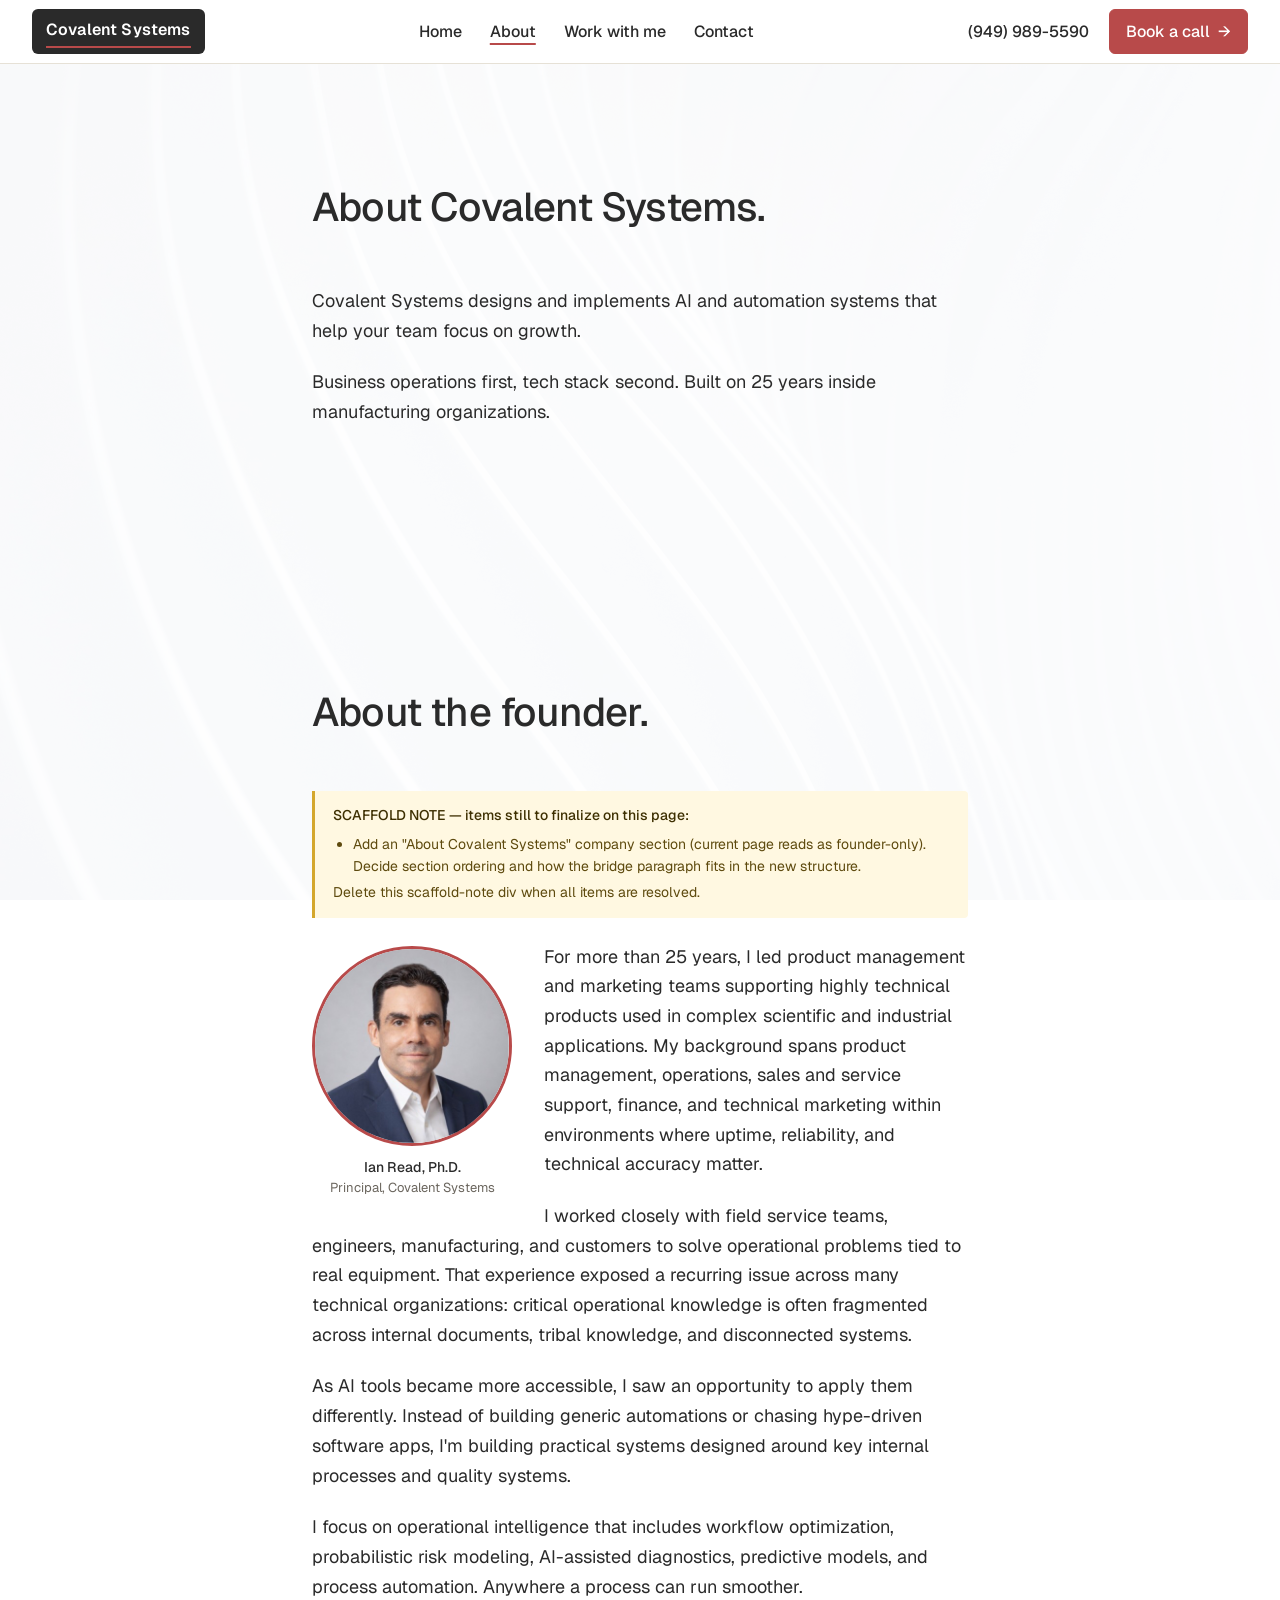
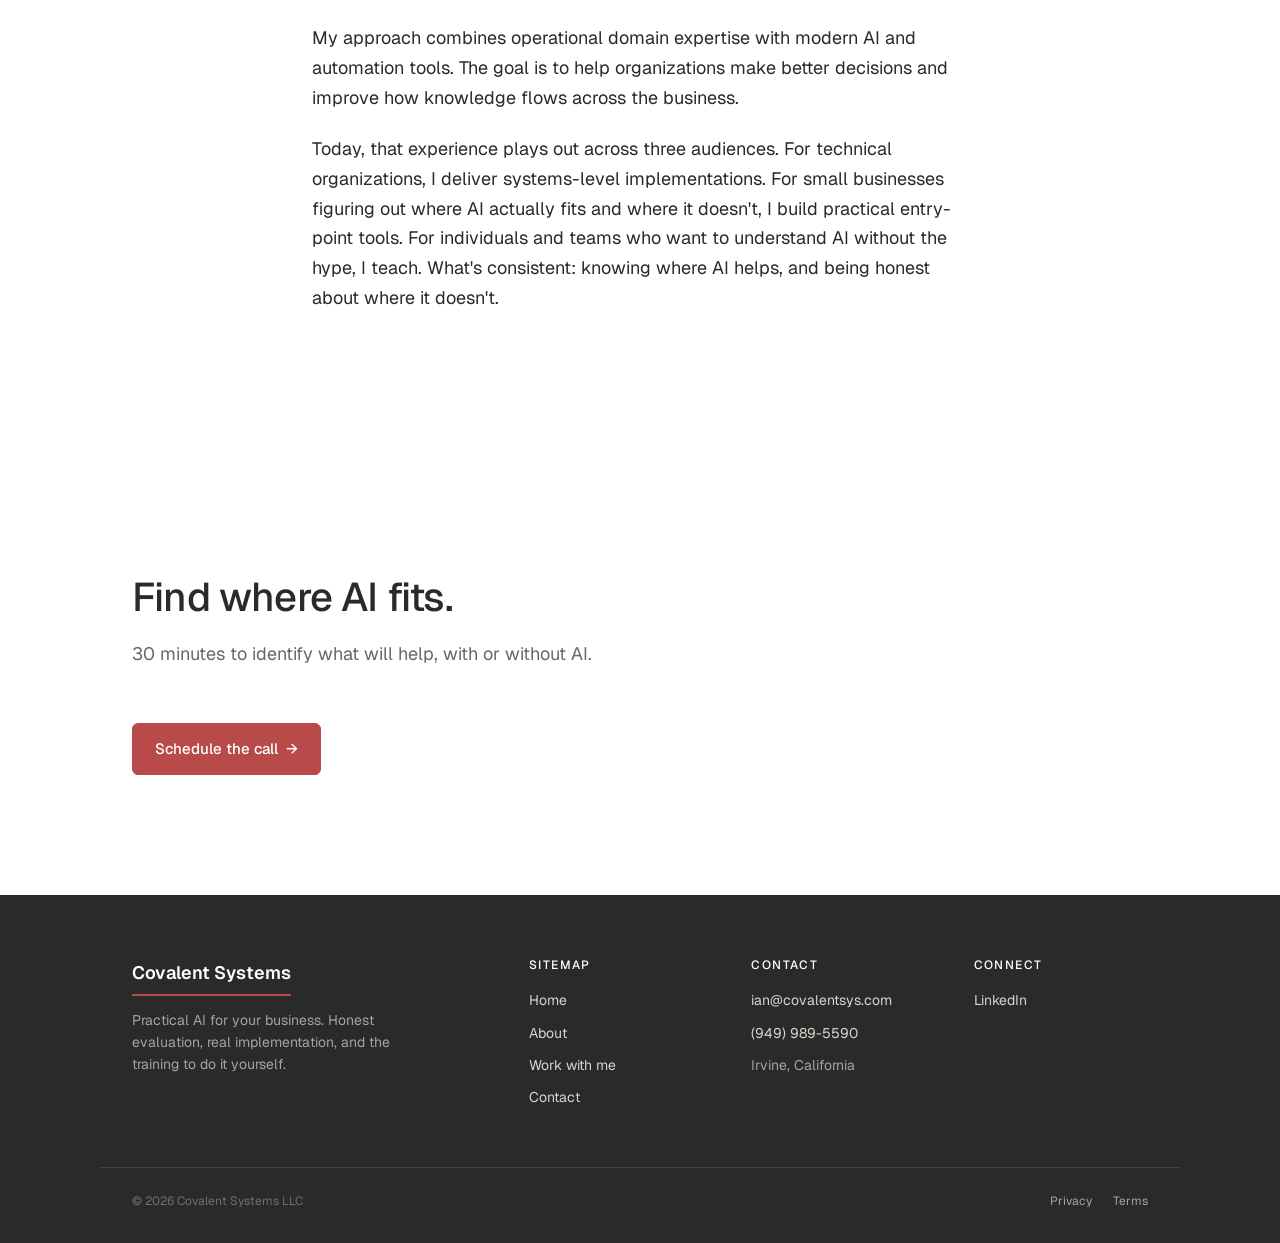
==== commit 82f05d34: "Update about.html Added 'About the Founder' section-head" ====
--- a/about.html
+++ b/about.html
@@ -73,19 +73,26 @@
   </div>
 </nav>
 
-<!-- ===== PAGE HEADER ===== -->
-<section class="page-header">
+<!-- ===== ABOUT COVALENT SYSTEMS ===== -->
+<section class="narrative">
   <div class="container">
-    <h1>About.</h1>
-    <p class="tagline">25 years building and implementing operational systems.</p>
+    <div class="section-head">
+      <h2>About Covalent Systems.</h2>
+    </div>
+    <p>Covalent Systems designs and implements AI and automation systems that help your team focus on growth.</p>
+    <p>Business operations first, tech stack second. Built on 25 years inside manufacturing organizations.</p>
   </div>
 </section>
-
-<!-- ===== ABOUT BODY ===== -->
+  
+<!-- ===== ABOUT THE FOUNDER ===== -->
 <section class="narrative">
   <div class="container">
+    <div class="section-head">
+      <h2>About the founder.</h2>
+    </div>
 
     <div class="scaffold-note">
+      
       <strong>SCAFFOLD NOTE — items still to finalize on this page:</strong>
       <ul>
         <li>Add an "About Covalent Systems" company section (current page reads as founder-only). Decide section ordering and how the bridge paragraph fits in the new structure.</li>
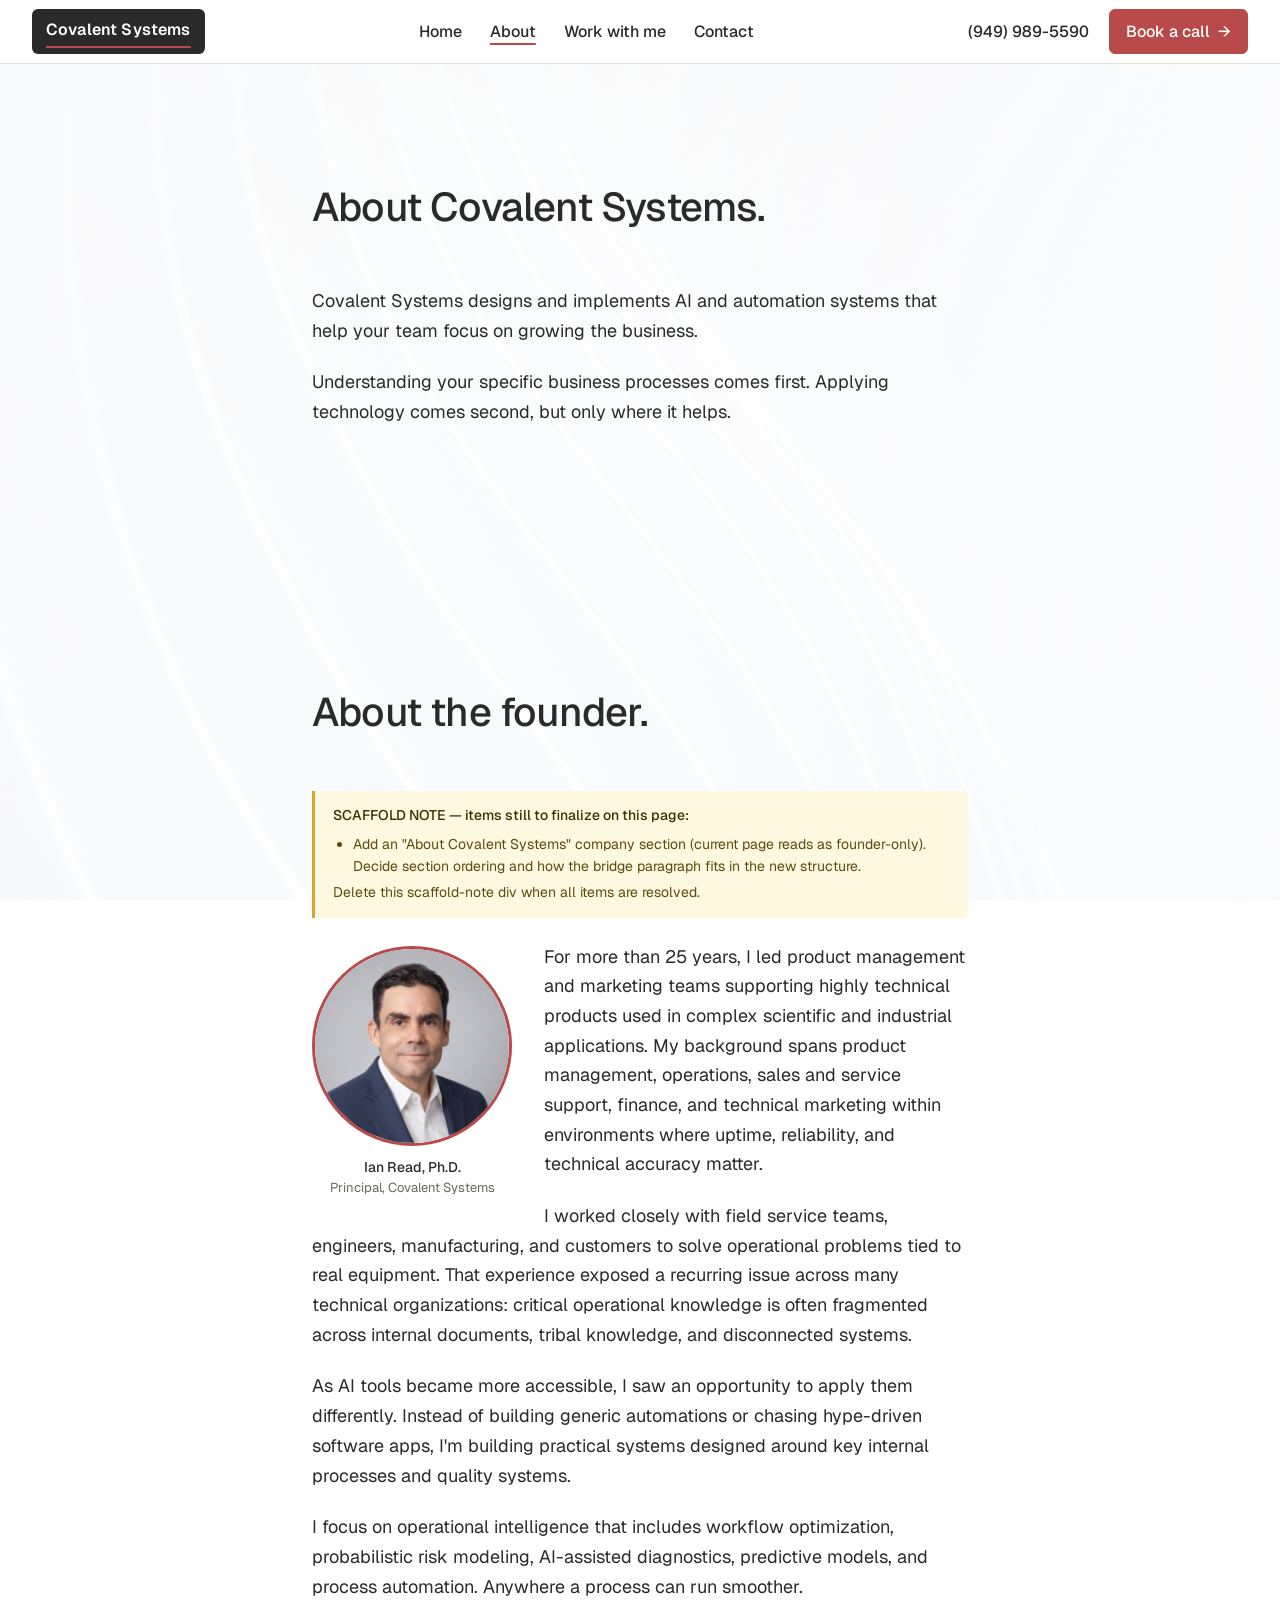
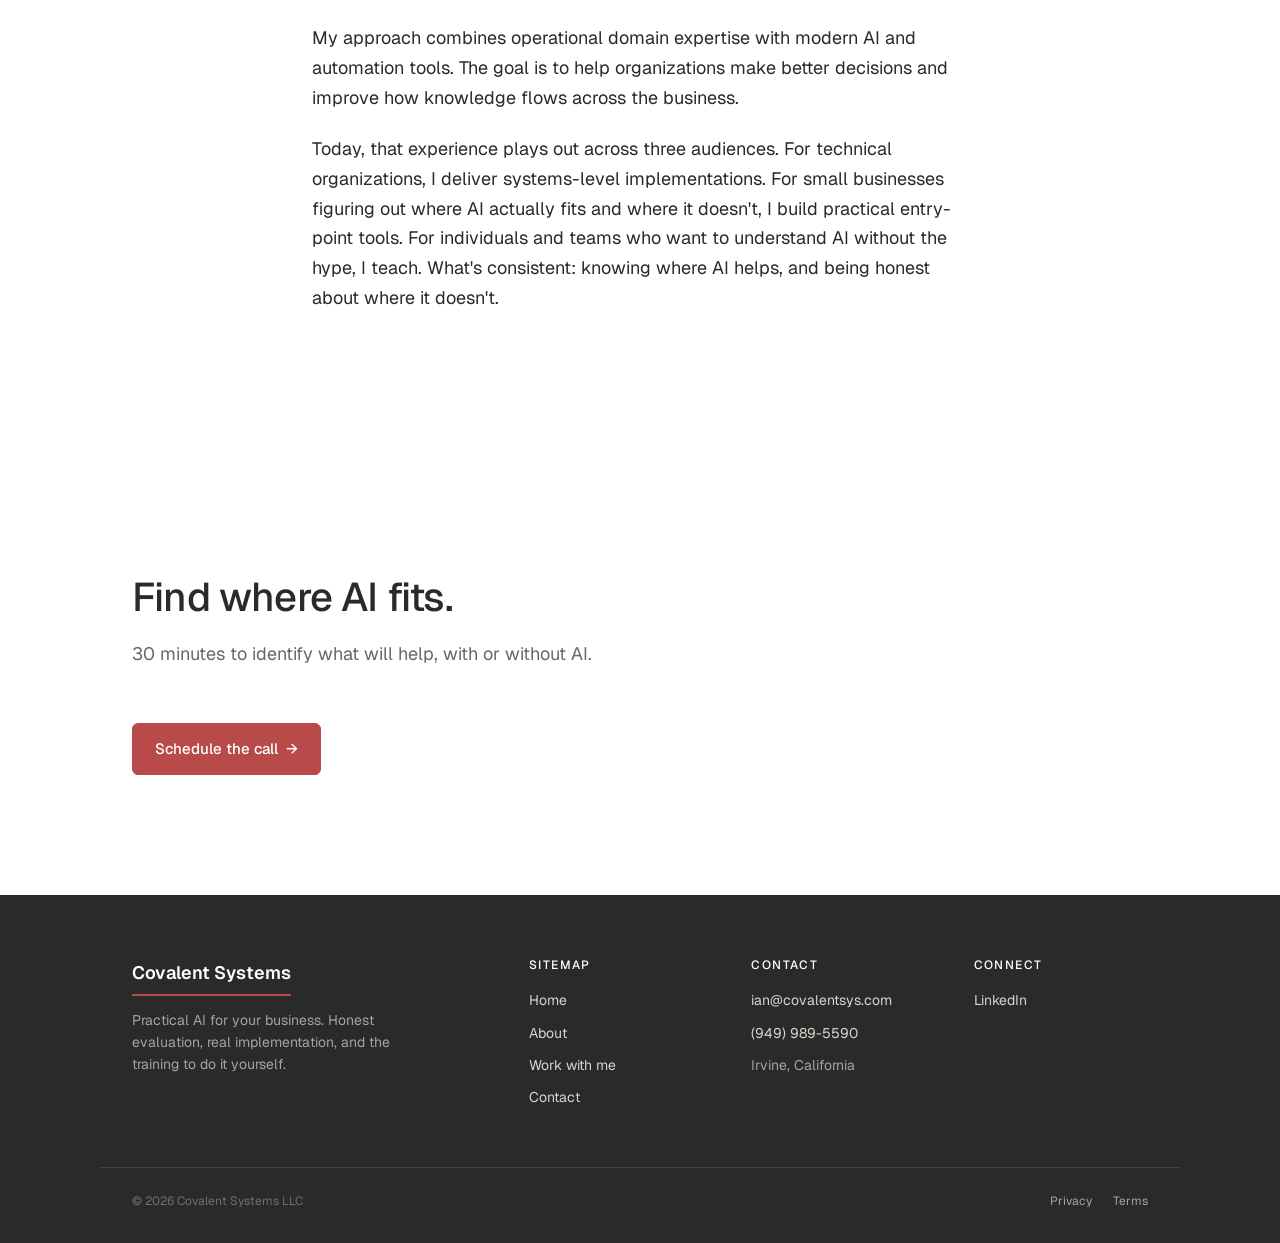
==== commit 80ede393: "Update about.html Change company description and outcome" ====
--- a/about.html
+++ b/about.html
@@ -79,8 +79,8 @@
     <div class="section-head">
       <h2>About Covalent Systems.</h2>
     </div>
-    <p>Covalent Systems designs and implements AI and automation systems that help your team focus on growth.</p>
-    <p>Business operations first, tech stack second. Built on 25 years inside manufacturing organizations.</p>
+    <p>Covalent Systems designs and implements AI and automation systems that help your team focus on growing the business.</p>
+    <p>Understanding your specific business processes comes first. Applying technology comes second, but only where it helps.</p>
   </div>
 </section>
   
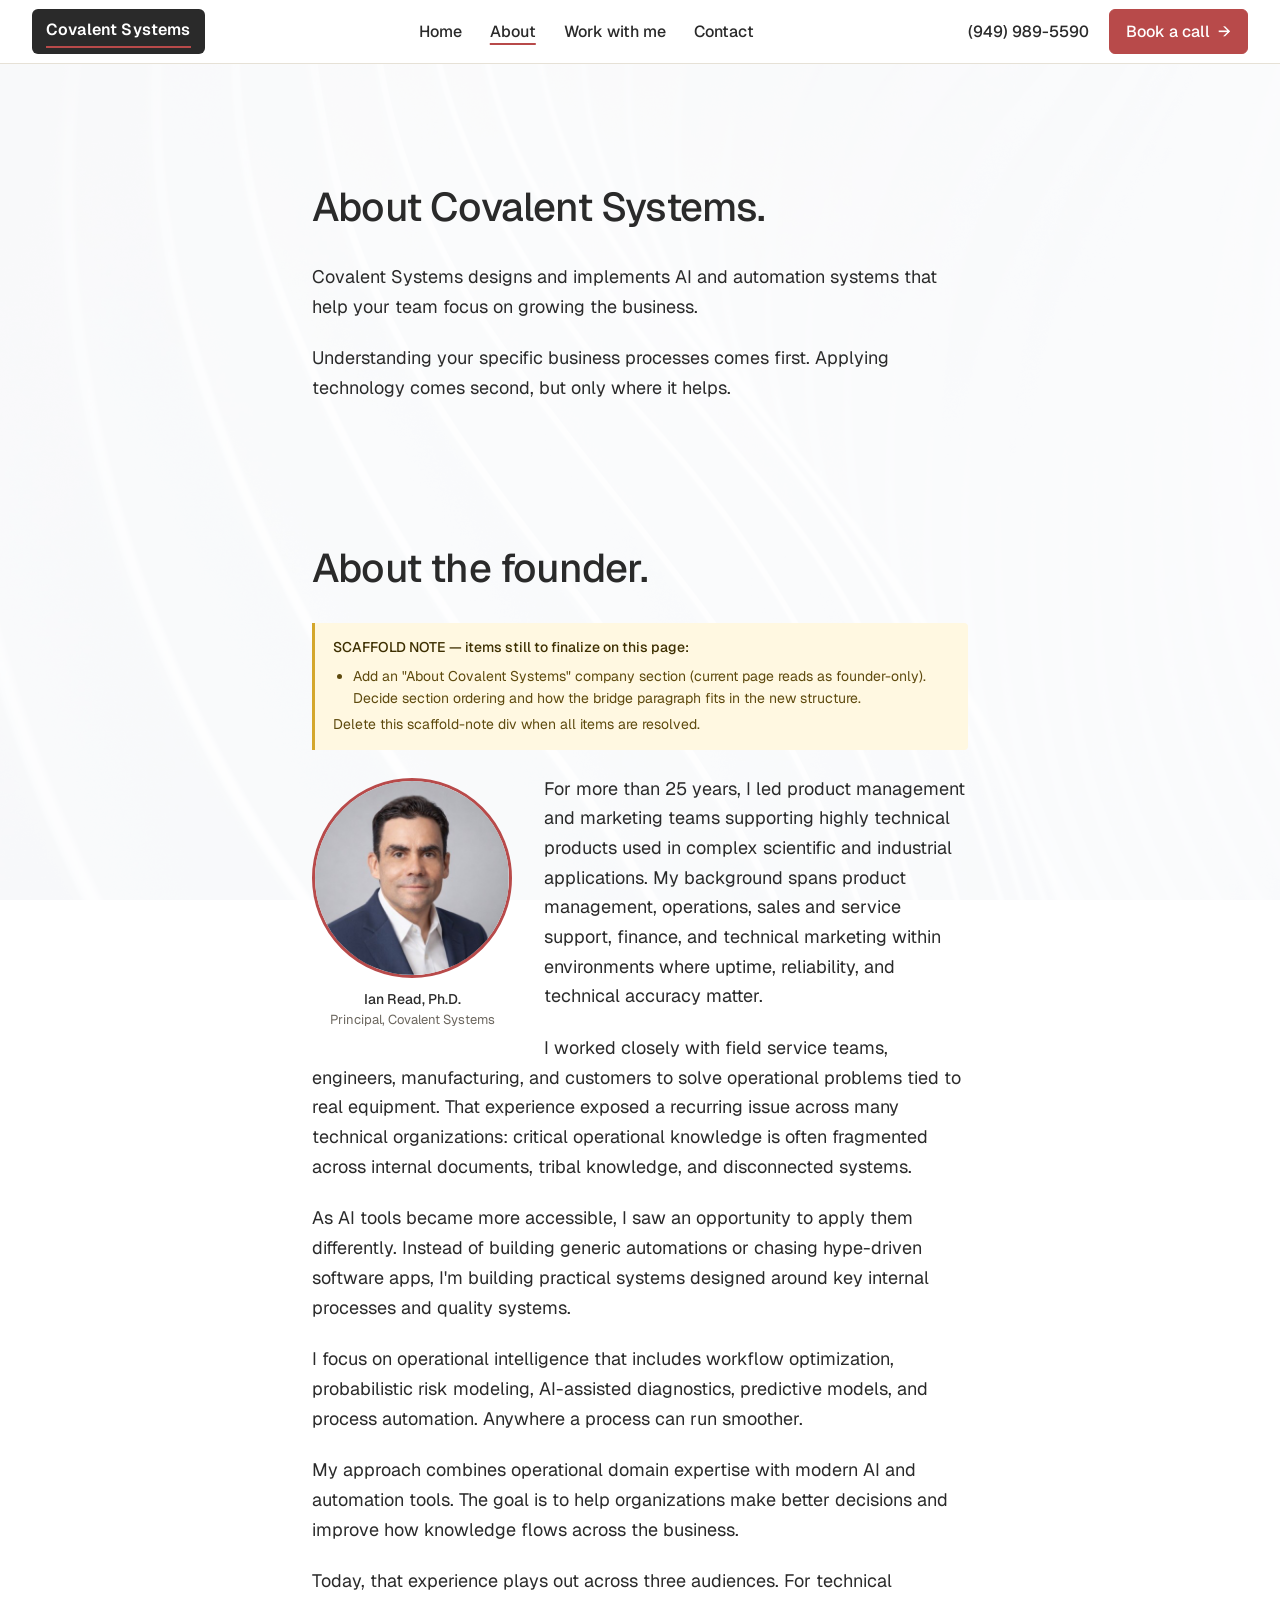
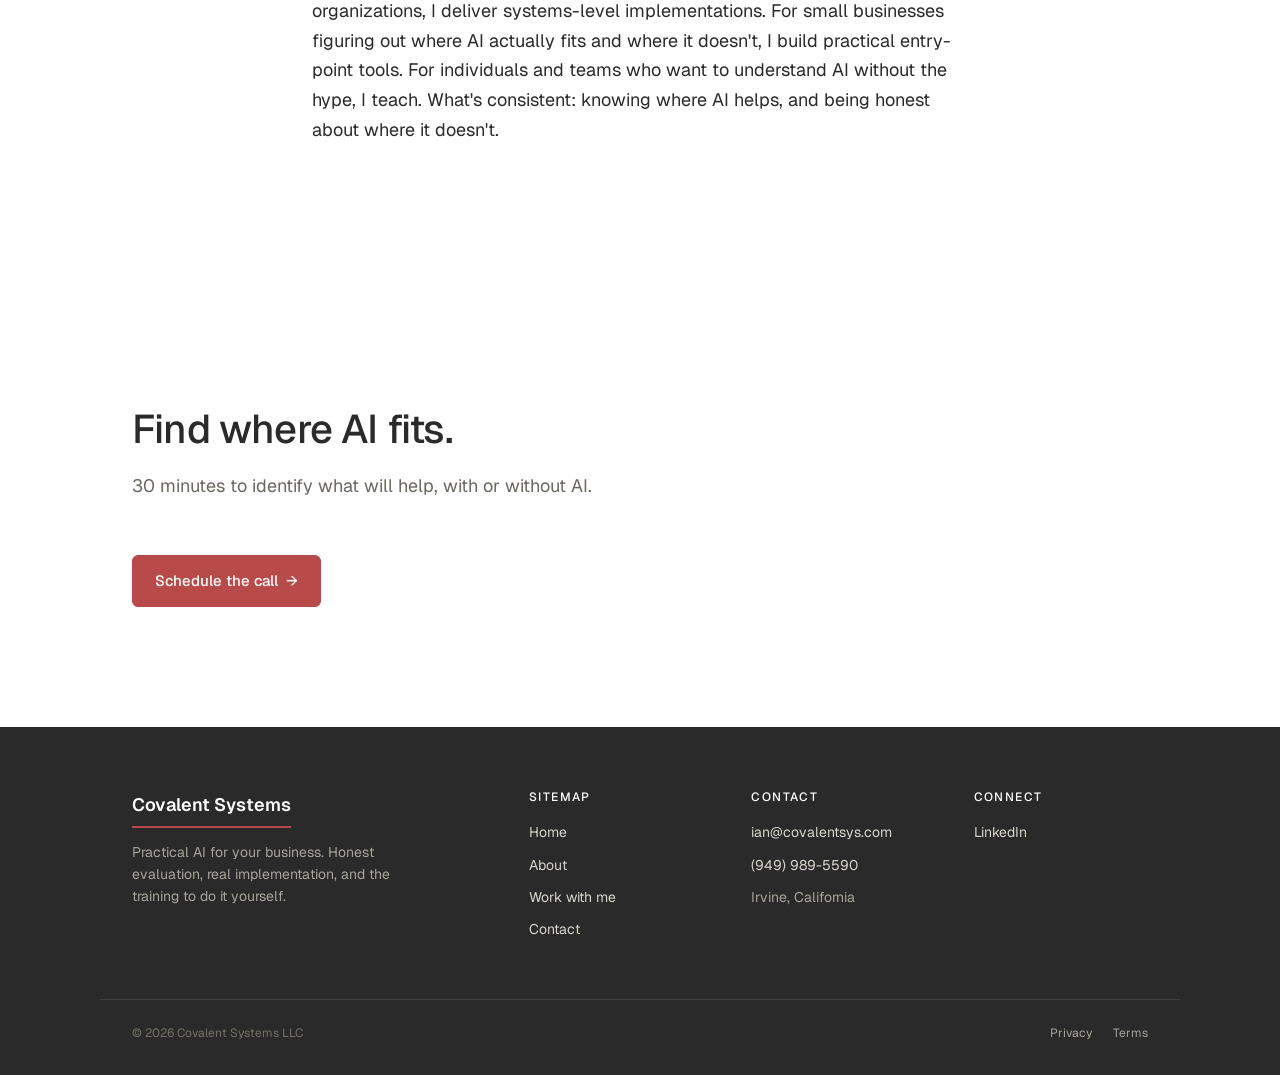
==== commit 0d81c4c5: "Update about.html Reconfigure layout (first iteration)" ====
--- a/about.html
+++ b/about.html
@@ -76,9 +76,7 @@
 <!-- ===== ABOUT COVALENT SYSTEMS ===== -->
 <section class="narrative">
   <div class="container">
-    <div class="section-head">
-      <h2>About Covalent Systems.</h2>
-    </div>
+    <h2>About Covalent Systems.</h2>
     <p>Covalent Systems designs and implements AI and automation systems that help your team focus on growing the business.</p>
     <p>Understanding your specific business processes comes first. Applying technology comes second, but only where it helps.</p>
   </div>
@@ -87,9 +85,8 @@
 <!-- ===== ABOUT THE FOUNDER ===== -->
 <section class="narrative">
   <div class="container">
-    <div class="section-head">
-      <h2>About the founder.</h2>
-    </div>
+     <h2>About the founder.</h2>
+    
 
     <div class="scaffold-note">
       
--- a/styles.css
+++ b/styles.css
@@ -509,6 +509,10 @@
   background: transparent;
 }
 
+body.inner-page section.narrative + section.narrative {
+  padding-top: 0;
+}
+
 body.inner-page section.narrative::before,
 body.inner-page section.contact::before {
   content: "";
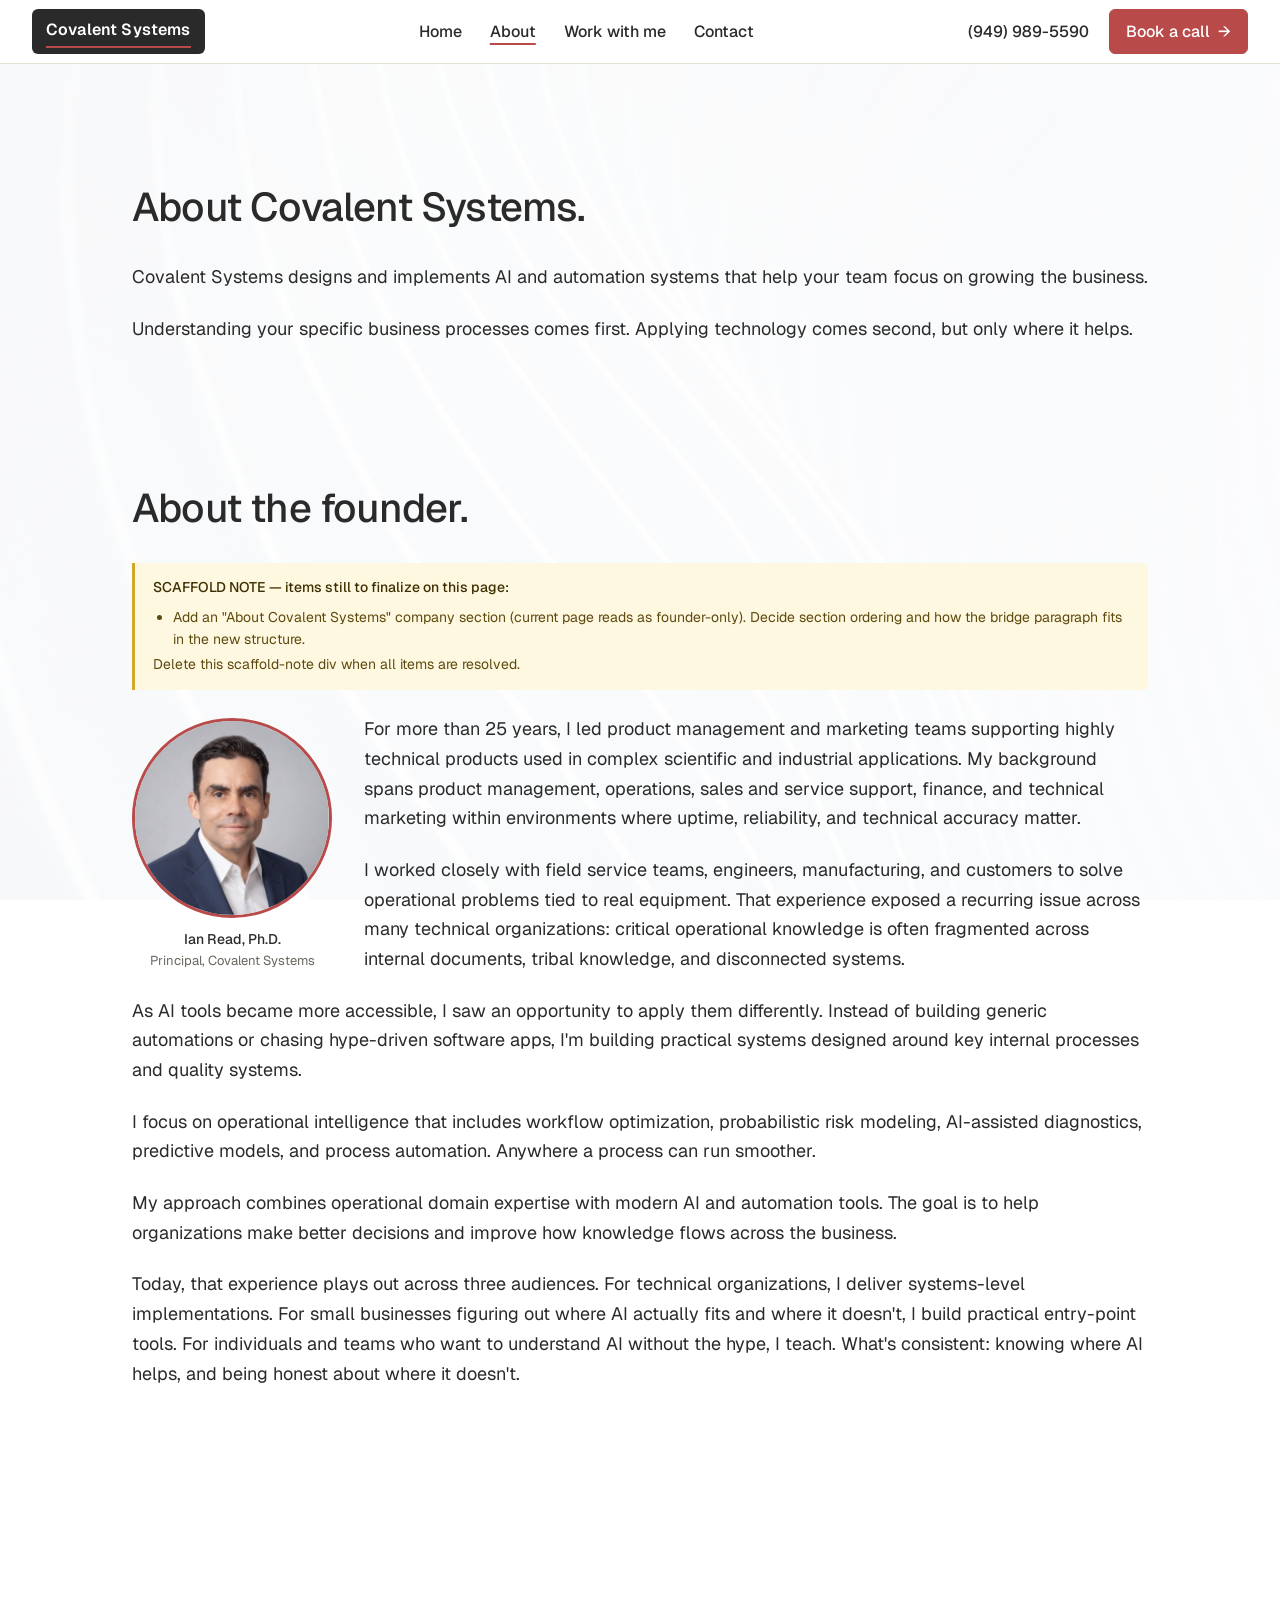
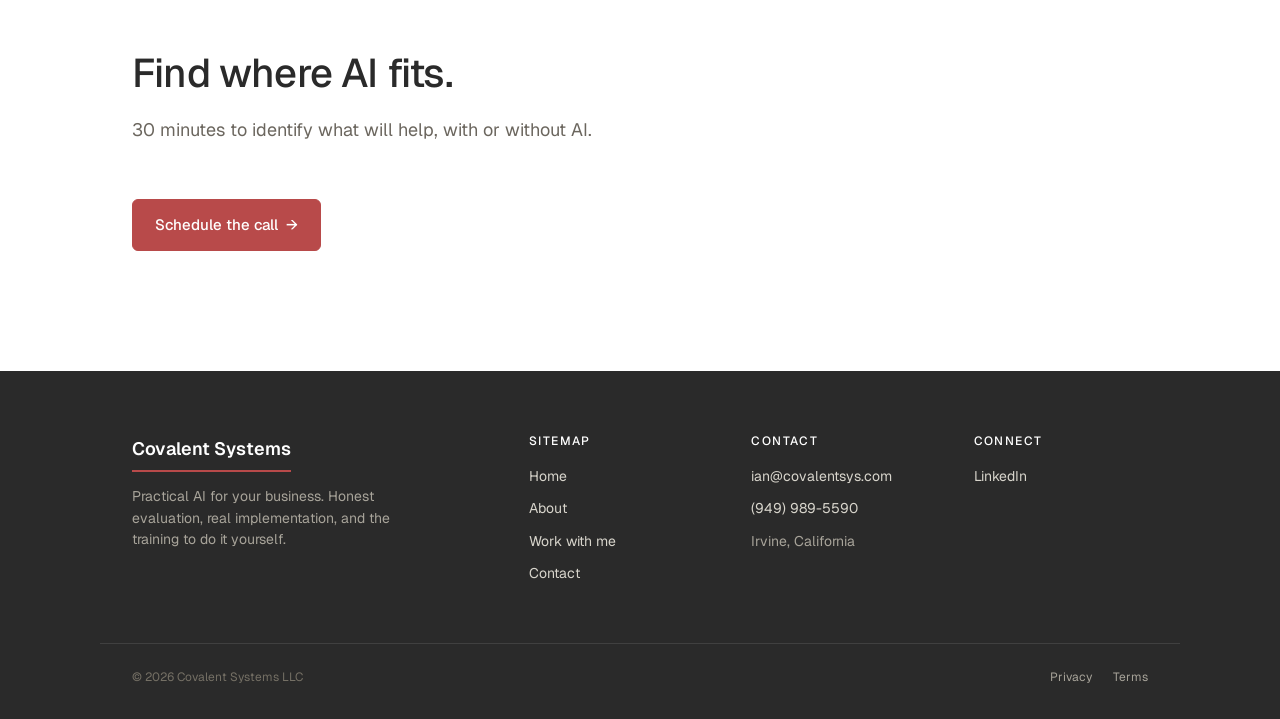
==== commit ad222d50: "Update about.html Updated Calendly link" ====
--- a/about.html
+++ b/about.html
@@ -68,7 +68,7 @@
     </div>
     <div class="nav-right">
       <a href="tel:+19499895590" class="nav-phone">(949) 989-5590</a>
-      <a href="" onclick="Calendly.initPopupWidget({url: 'https://calendly.com/covalentsys/workflow-assessment/where-ai-fits?primary_color=b84a4a'});return false;" class="btn small">Book a call <span class="arrow">&rarr;</span></a>
+      <a href="" onclick="Calendly.initPopupWidget({url: 'https://calendly.com/covalentsys/workflow-assessment?primary_color=b84a4a'});return false;" class="btn small">Book a call <span class="arrow">&rarr;</span></a>
     </div>
   </div>
 </nav>
--- a/styles.css
+++ b/styles.css
@@ -116,7 +116,7 @@
     z-index: -1;
   }
   .hero-grid {
-    width: 100%; max-width: 720px; margin: 0 auto; padding: 0 32px;
+    width: 100%; max-width: 1080px; margin: 0 auto; padding: 0 32px;
     position: relative;
     z-index: 1;
   }
@@ -165,7 +165,7 @@
 
   /* ============ NARRATIVE ============ */
   section.narrative { padding: 120px 0; background: #ecedef; }
-  .narrative .container { max-width: 720px; }
+  .narrative .container { max-width: 1080px; }
   .narrative h2 { font-size: 40px; margin-bottom: 32px; letter-spacing: -0.02em; }
   .narrative p { font-size: 18px; line-height: 1.65; margin-bottom: 22px; color: var(--charcoal); }
   .pull-quote {
@@ -176,7 +176,7 @@
 
   /* ============ FLOW SECTION ============ */
   section.flow-section { padding: 120px 0; background: var(--white); }
-  .flow-section .section-head { margin-bottom: 64px; max-width: 720px; }
+  .flow-section .section-head { margin-bottom: 64px; max-width: 1080px; }
   .flow-section h2 { font-size: 40px; margin-bottom: 20px; letter-spacing: -0.02em; }
   .flow-section .lead { font-size: 18px; color: var(--text-secondary); line-height: 1.5; }
   .flow-grid {
@@ -228,7 +228,7 @@
 
   /* ============ WHAT I BUILD ============ */
   section.build { padding: 120px 0; background: #ecedef; }
-  .section-head { margin-bottom: 56px; max-width: 720px; }
+  .section-head { margin-bottom: 56px; max-width: 1080px; }
   .section-head h2 { font-size: 40px; margin-bottom: 20px; letter-spacing: -0.02em; }
   .section-head .lead { font-size: 18px; color: var(--text-secondary); line-height: 1.5; }
   .value-list { list-style: none; max-width: 880px; }
@@ -448,7 +448,7 @@
 .page-header .container {
   position: relative;
   z-index: 1;
-  max-width: 720px;
+  max-width: 1080px;
 }
 .page-header h1 {
   font-size: 44px;
@@ -606,3 +606,50 @@
     margin: 0 auto 24px;
   }
 }
+
+/* ============ BRIDGE (home page → inner pages) ============ */
+section.bridge { padding: 120px 0; background: #ecedef; }
+.bridge-grid {
+  display: grid;
+  grid-template-columns: repeat(3, 1fr);
+  gap: 20px;
+  margin-top: 8px;
+}
+.bridge-card {
+  background: var(--paper);
+  border: 1px solid var(--border);
+  border-top: 3px solid var(--charcoal);
+  border-radius: 6px;
+  padding: 32px 28px;
+  text-decoration: none;
+  color: var(--charcoal);
+  display: block;
+  transition: transform 0.2s ease, border-top-color 0.2s ease;
+}
+.bridge-card:hover {
+  transform: translateY(-2px);
+  border-top-color: var(--brick);
+}
+.bridge-card h3 {
+  font-size: 22px;
+  font-weight: 500;
+  margin-bottom: 12px;
+  letter-spacing: -0.01em;
+  color: var(--charcoal);
+}
+.bridge-card p {
+  font-size: 15px;
+  color: var(--text-secondary);
+  line-height: 1.55;
+  margin-bottom: 16px;
+}
+.bridge-link {
+  color: var(--brick);
+  font-weight: 500;
+  font-size: 14px;
+}
+
+@media (max-width: 880px) {
+  section.bridge { padding: 70px 0; }
+  .bridge-grid { grid-template-columns: 1fr; }
+}
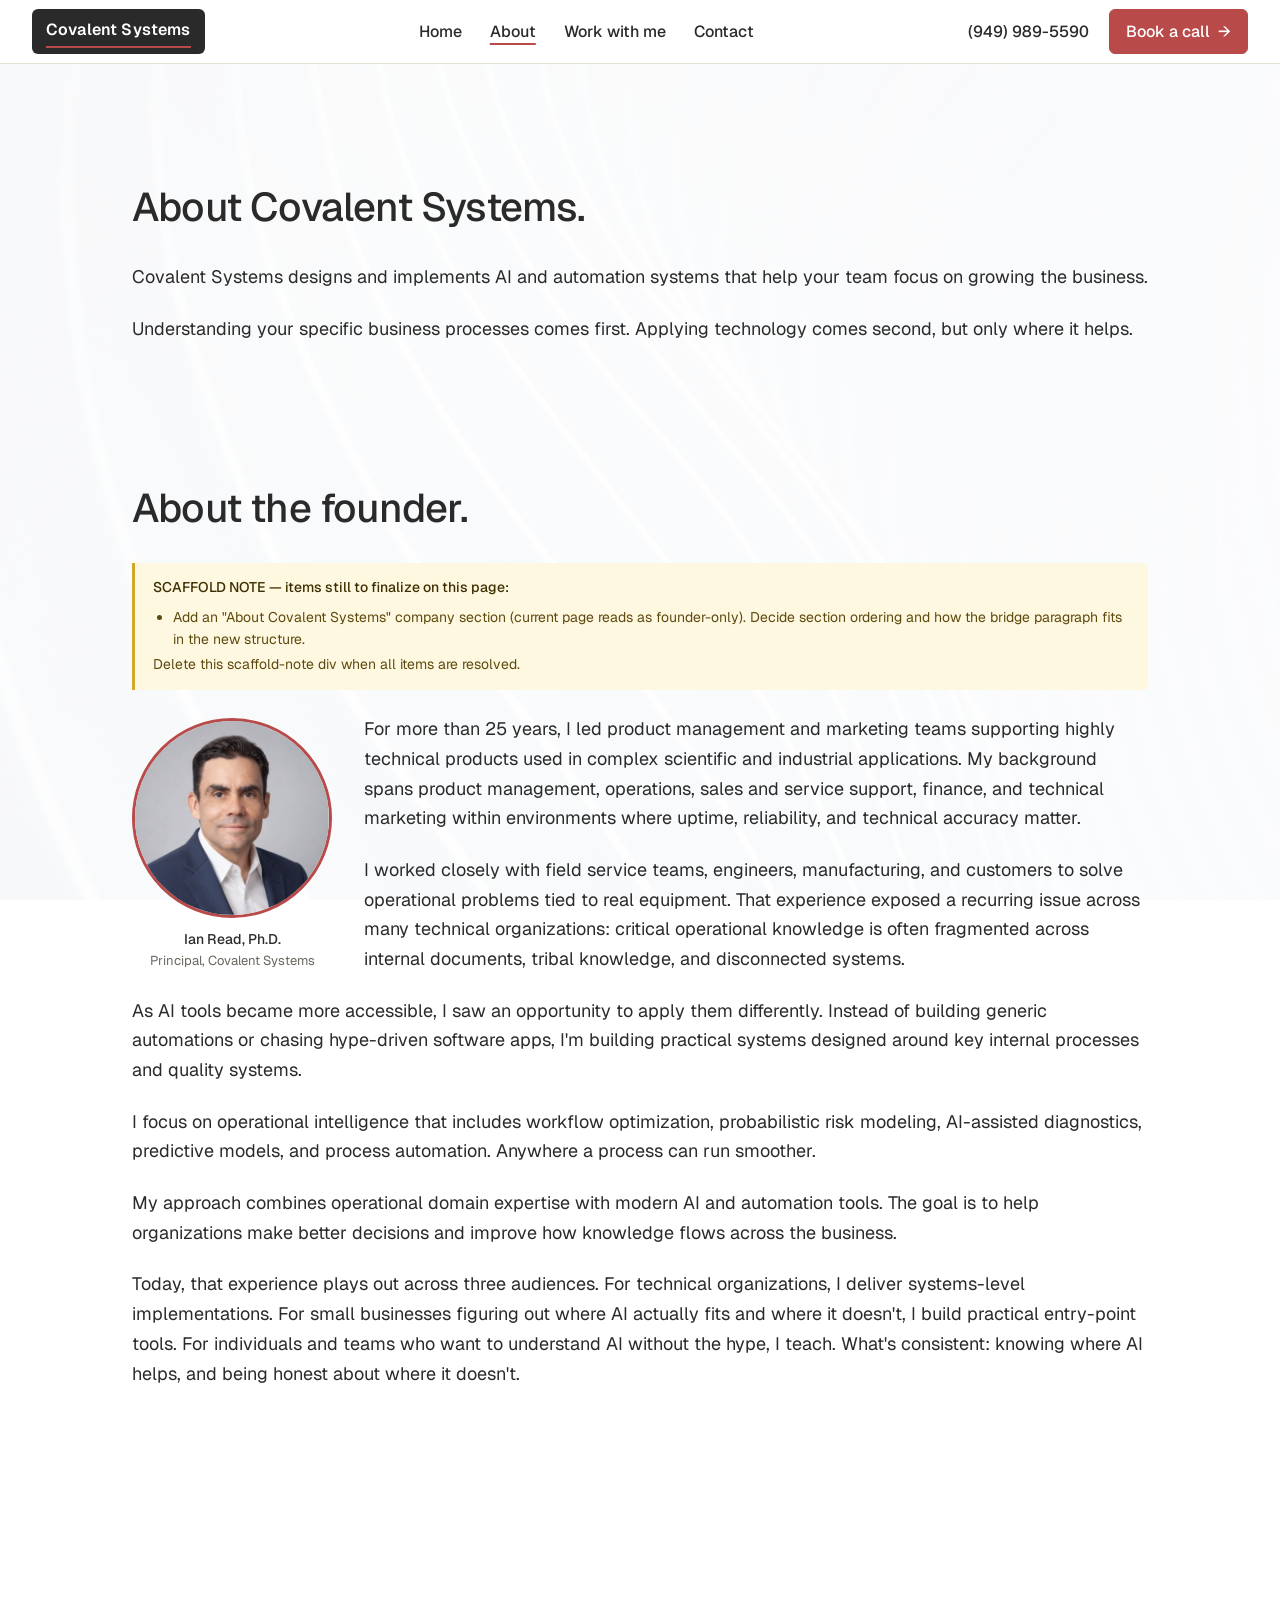
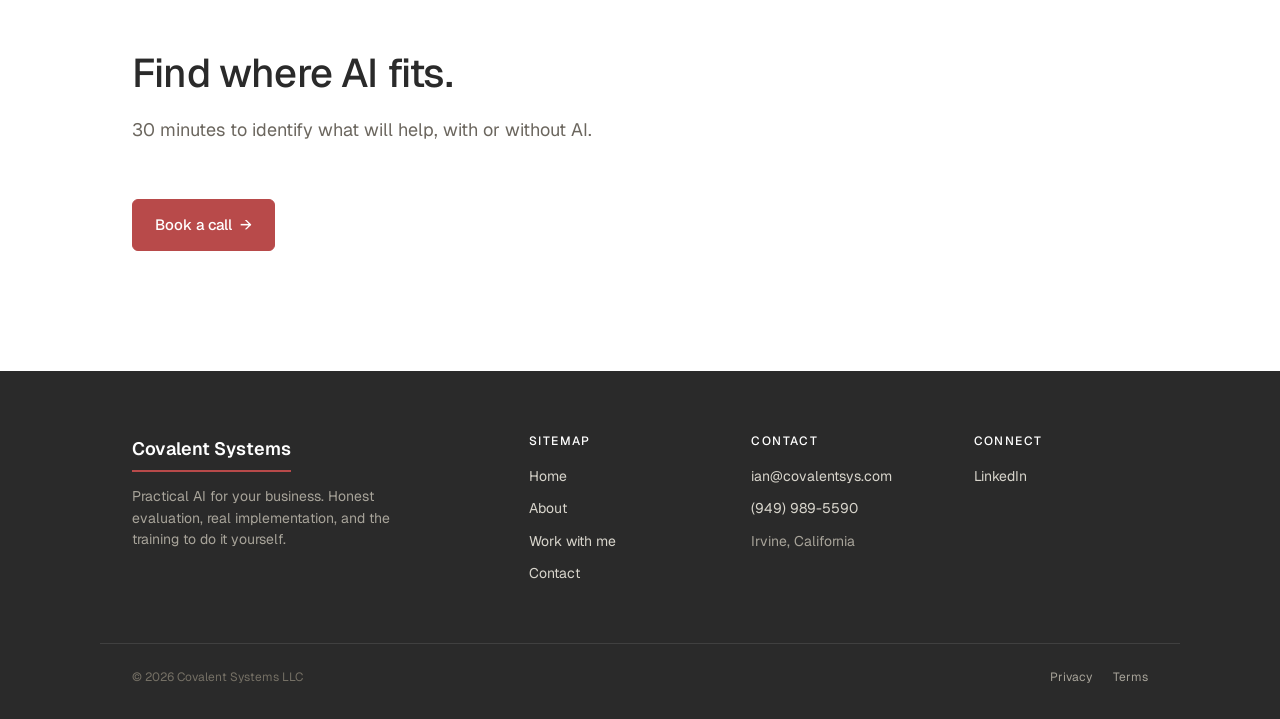
==== commit a98d2516: "Update about.html Changed CTA button" ====
--- a/about.html
+++ b/about.html
@@ -128,7 +128,7 @@
       <p class="lead">30 minutes to identify what will help, with or without AI.</p>
     </div>
 
-    <a href="" onclick="Calendly.initPopupWidget({url: 'https://calendly.com/covalentsys/workflow-assessment/where-ai-fits?primary_color=b84a4a'});return false;" class="btn">Schedule the call <span class="arrow">&rarr;</span></a>
+    <a href="" onclick="Calendly.initPopupWidget({url: 'https://calendly.com/covalentsys/workflow-assessment/where-ai-fits?primary_color=b84a4a'});return false;" class="btn">Book a call <span class="arrow">&rarr;</span></a>
   </div>
 </section>
 
